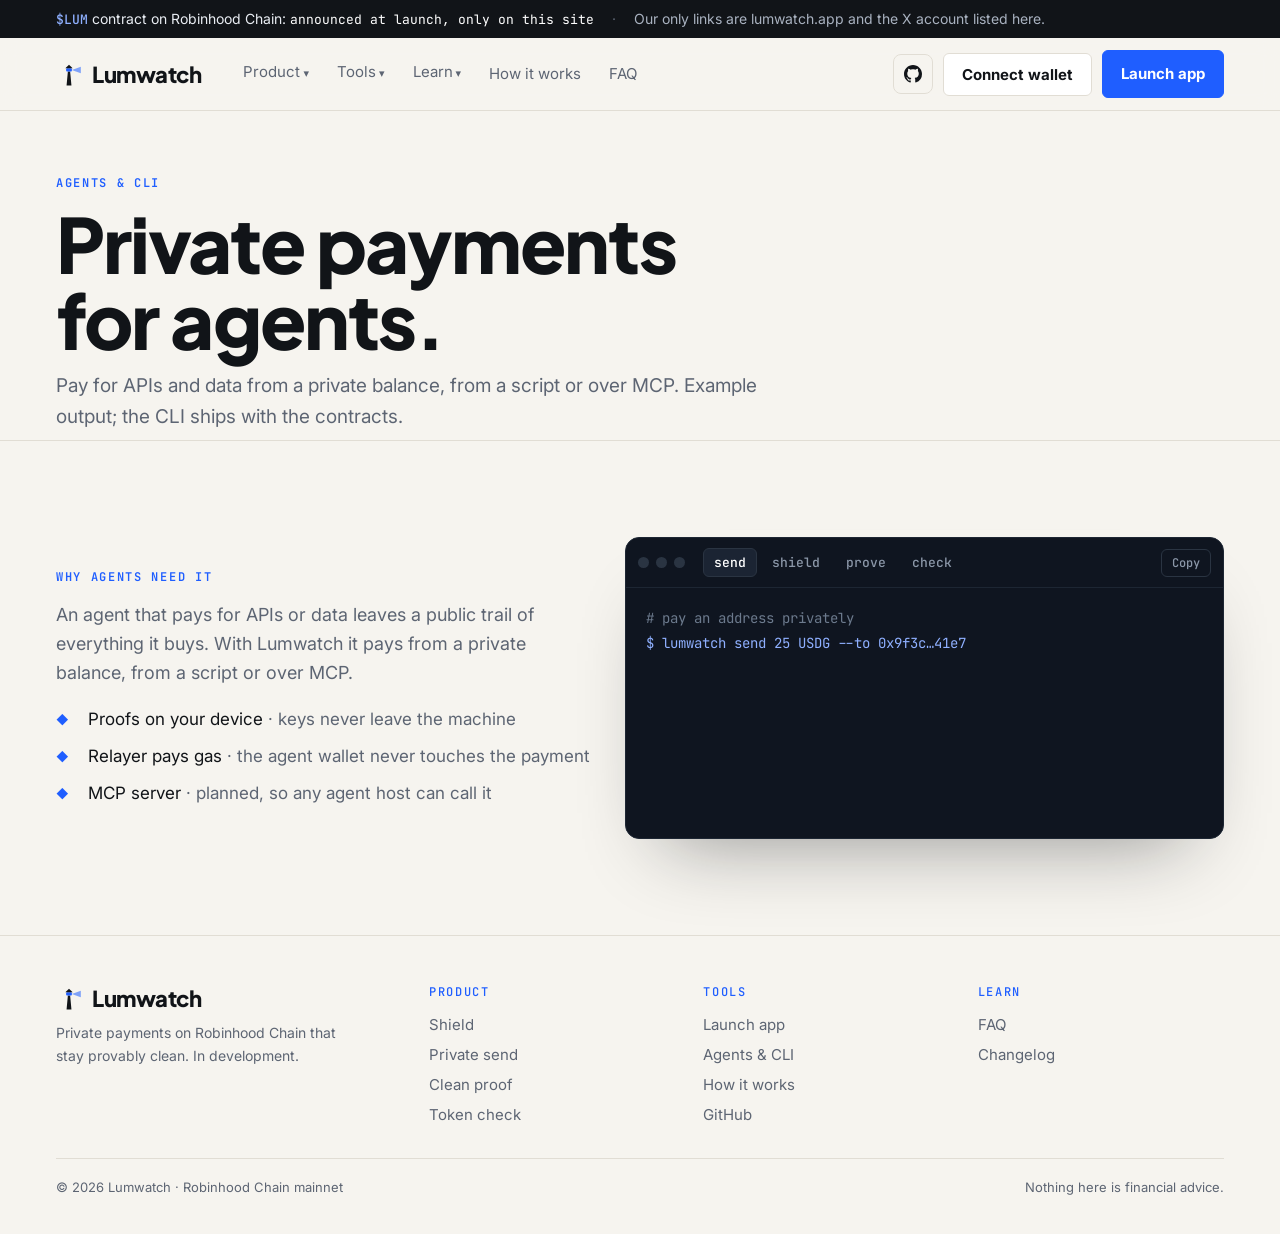
==== agents/index.html @ 87ea3008 "Add files via upload" ====
<!doctype html>
<html lang="en">
<head>
<meta charset="utf-8">
<meta name="viewport" content="width=device-width, initial-scale=1, viewport-fit=cover">
<title>Agents & CLI · Lumwatch</title>
<meta name="description" content="Private payments from scripts and AI agents.">
<link rel="canonical" href="https://lumwatch.app/agents/">
<meta property="og:title" content="Agents & CLI · Lumwatch">
<meta property="og:description" content="Private payments from scripts and AI agents.">
<meta property="og:url" content="https://lumwatch.app/agents/">
<meta property="og:image" content="https://lumwatch.app/og.png">
<meta name="twitter:card" content="summary_large_image">
<meta name="theme-color" content="#f6f4ef">
<link rel="icon" href="data:image/svg+xml,%3Csvg xmlns='http://www.w3.org/2000/svg' viewBox='0 0 32 32'%3E%3Crect width='32' height='32' rx='7' fill='%23f6f4ef'/%3E%3Cpath d='M13 29l1.6-16h2.8L19 29z' fill='%23111418'/%3E%3Crect x='12.5' y='9' width='7' height='4' rx='1' fill='%231f5eff'/%3E%3Cpath d='M11.5 9h9L16 4.5z' fill='%23111418'/%3E%3C/svg%3E">
<link rel="preconnect" href="https://fonts.googleapis.com">
<link rel="preconnect" href="https://fonts.gstatic.com" crossorigin>
<link rel="stylesheet" href="https://fonts.googleapis.com/css2?family=Plus+Jakarta+Sans:wght@500;600;700;800&family=Inter:wght@400;500;600&family=JetBrains+Mono:wght@400;500&display=swap">
<link rel="stylesheet" href="/assets/style.css">
<link rel="stylesheet" href="/assets/extra.css">
</head>
<body data-page="agents">
<div class="tokenbar"><div class="wrap">
  <span><b>$LUM</b> contract on Robinhood Chain: <span class="soon">announced at launch, only on this site</span></span>
  <span class="sep">·</span>
  <span class="muted">Our only links are lumwatch.app and the X account listed here.</span>
</div></div>
<nav class="top" id="nav"><div class="wrap">
  <a class="brand" href="/"><svg width="26" height="26" viewBox="0 0 32 32" aria-hidden="true"><path d="M13 30l1.6-17h2.8L19 30z" fill="#111418"/><rect x="12.5" y="9" width="7" height="4" rx="1" fill="#1f5eff"/><path d="M11.5 9h9L16 4.5z" fill="#111418"/><path d="M19.5 11l11-4v8z" fill="#1f5eff" opacity=".55"/></svg>Lumwatch</a>
  <div class="menu" id="menu">
    <div class="dd"><button type="button" aria-expanded="false">Product</button>
      <div class="panel">
        <a href="/shield/"><b>Shield <i>PREVIEW</i></b><span>Turn USDG or ETH into a private balance only you can see.</span></a>
        <a href="/send/"><b>Private send <i>PREVIEW</i></b><span>Pay any address. Nothing links it back to your wallet.</span></a>
        <a href="/prove/"><b>Clean proof <i>PREVIEW</i></b><span>Prove your funds are not from a blocked list, without showing which ones are yours.</span></a>
        <a href="/check/"><b>Token check <i>LIVE</i></b><span>Free: check any Robinhood Chain token before you buy.</span></a>
      </div></div>
    <div class="dd"><button type="button" aria-expanded="false">Tools</button>
      <div class="panel">
        <a href="/agents/"><b>Agents &amp; CLI</b><span>Private payments from scripts and AI agents. MCP server planned.</span></a>
        <a href="/how/"><b>How it works</b><span>Shield, prove, relay, deliver. And the clean proof.</span></a>
      </div></div>
    <div class="dd"><button type="button" aria-expanded="false">Learn</button>
      <div class="panel">
        <a href="/faq/"><b>FAQ</b><span>Privacy, rules, fees and what is live today.</span></a>
        <a href="/log/"><b>Changelog</b><span>What shipped and what is next.</span></a>
      </div></div>
    <a href="/how/">How it works</a>
    <a href="/faq/">FAQ</a>
  </div>
  <div class="navcta">
    <a class="iconbtn" href="https://github.com/lumwatch" target="_blank" rel="noopener" aria-label="Lumwatch on GitHub"><svg width="18" height="18" viewBox="0 0 16 16" aria-hidden="true" fill="currentColor"><path d="M8 0C3.58 0 0 3.58 0 8c0 3.54 2.29 6.53 5.47 7.59.4.07.55-.17.55-.38 0-.19-.01-.82-.01-1.49-2.01.37-2.53-.49-2.69-.94-.09-.23-.48-.94-.82-1.13-.28-.15-.68-.52-.01-.53.63-.01 1.08.58 1.23.82.72 1.21 1.87.87 2.33.66.07-.52.28-.87.51-1.07-1.78-.2-3.64-.89-3.64-3.95 0-.87.31-1.59.82-2.15-.08-.2-.36-1.02.08-2.12 0 0 .67-.21 2.2.82.64-.18 1.32-.27 2-.27.68 0 1.36.09 2 .27 1.53-1.04 2.2-.82 2.2-.82.44 1.1.16 1.92.08 2.12.51.56.82 1.27.82 2.15 0 3.07-1.87 3.75-3.65 3.95.29.25.54.73.54 1.48 0 1.07-.01 1.93-.01 2.2 0 .21.15.46.55.38A8.013 8.013 0 0016 8c0-4.42-3.58-8-8-8z"/></svg></a>
    <button class="btn wallet" type="button" id="wallet">Connect wallet</button>
    <a class="btn primary" href="/app/">Launch app</a>
    <button class="btn burger" type="button" id="burger" aria-expanded="false">Menu</button>
  </div>
</div></nav>
<main>
<header class="pagehead"><div class="wrap"><div class="label">Agents &amp; CLI</div><h1>Private payments for agents.</h1><p>Pay for APIs and data from a private balance, from a script or over MCP. Example output; the CLI ships with the contracts.</p></div></header>
<section class="band" id="agents"><div class="wrap agents">
  <div class="reveal"><div class="label">Why agents need it</div>
    <p class="muted" style="font-size:18px;margin:16px 0 0">An agent that pays for APIs or data leaves a public trail of everything it buys. With Lumwatch it pays from a private balance, from a script or over MCP.</p>
    <ul class="ticks"><li><div>Proofs on your device <span>· keys never leave the machine</span></div></li><li><div>Relayer pays gas <span>· the agent wallet never touches the payment</span></div></li><li><div>MCP server <span>· planned, so any agent host can call it</span></div></li></ul></div>
  <div class="reveal"><div class="bpterm"><div class="tbar"><span class="dots"><i></i><i></i><i></i></span><div class="ttabs" role="tablist"><button type="button" data-cmd="send" aria-selected="false">send</button><button type="button" data-cmd="shield" aria-selected="false">shield</button><button type="button" data-cmd="prove" aria-selected="false">prove</button><button type="button" data-cmd="check" aria-selected="false">check</button></div><button class="tcopy" type="button" data-copycmd>Copy</button></div><pre aria-live="polite"></pre></div></div>
</div></section>
</main>
<footer><div class="wrap">
  <div><a class="brand" href="/" style="padding:0"><svg width="26" height="26" viewBox="0 0 32 32" aria-hidden="true"><path d="M13 30l1.6-17h2.8L19 30z" fill="#111418"/><rect x="12.5" y="9" width="7" height="4" rx="1" fill="#1f5eff"/><path d="M11.5 9h9L16 4.5z" fill="#111418"/><path d="M19.5 11l11-4v8z" fill="#1f5eff" opacity=".55"/></svg>Lumwatch</a><p class="muted" style="font-size:14px;margin:10px 0 0;max-width:34ch">Private payments on Robinhood Chain that stay provably clean. In development.</p></div>
  <div><h4>Product</h4><a href="/shield/">Shield</a><a href="/send/">Private send</a><a href="/prove/">Clean proof</a><a href="/check/">Token check</a></div>
  <div><h4>Tools</h4><a href="/app/">Launch app</a><a href="/agents/">Agents &amp; CLI</a><a href="/how/">How it works</a><a href="https://github.com/lumwatch" target="_blank" rel="noopener">GitHub</a></div>
  <div><h4>Learn</h4><a href="/faq/">FAQ</a><a href="/log/">Changelog</a></div>
  <div class="fine"><span>© 2026 Lumwatch · Robinhood Chain mainnet</span><span>Nothing here is financial advice.</span></div>
</div></footer>
<script src="/assets/site.js"></script>
</body>
</html>
---- assets/style.css ----
/* Layout: a harbour at first light; the lighthouse decides what is seen. An intro curtain lights the lamp, a pinned full-screen scene pulls the lighthouse closer as you scroll, then the quay opens: a working product window, the three buildings, agents, and the harbour log. One light look by choice: clean cream ground, ink text, sea-blue accent. */
:root {
  --sea: #f6f4ef; --tide: #ffffff; --deck: #eef1f6; --stone: #e1ddd4;
  --fog: #111418; --mist: #5d6573; --lamp: #1f5eff; --lamp-deep: #1546c9; --on-lamp: #ffffff;
  --safe: #12955a; --warn: #b86e00; --danger: #d23b2b;
  --display: "Plus Jakarta Sans", "Segoe UI", system-ui, sans-serif;
  --body: "Inter", "Segoe UI", system-ui, sans-serif;
  --mono: "JetBrains Mono", ui-monospace, Menlo, Consolas, monospace;
  color-scheme: light;
}
* { box-sizing: border-box; }
html { scroll-behavior: smooth; }
body { margin: 0; background: var(--sea); color: var(--fog); font: 17px/1.6 var(--body); overflow-x: hidden; }
a { color: var(--lamp); }
button { font-family: inherit; }
a:focus-visible, button:focus-visible, input:focus-visible, summary:focus-visible { outline: 2px solid var(--lamp); outline-offset: 3px; }
.wrap { max-width: 1200px; margin: 0 auto; padding-left: max(16px, env(safe-area-inset-left, 0px)); padding-right: max(16px, env(safe-area-inset-right, 0px)); }
h1, h2, h3 { font-family: var(--display); text-wrap: balance; margin: 0; letter-spacing: -.025em; }
.label { font: 600 12px var(--mono); letter-spacing: .14em; text-transform: uppercase; color: var(--lamp); }
.mono { font-family: var(--mono); }
.muted { color: var(--mist); }

/* intro curtain (Stoa "entering") */
#curtain { position: fixed; inset: 0; z-index: 50; background: var(--sea); display: grid; place-items: center; transition: opacity .9s ease, visibility .9s; }
#curtain.gone { opacity: 0; visibility: hidden; }
#curtain .c { display: flex; flex-direction: column; align-items: center; gap: 18px; }
#curtain .lampdot { width: 14px; height: 14px; border-radius: 50%; background: var(--lamp); box-shadow: 0 0 0 0 var(--lamp); animation: ignite 1.4s ease forwards; }
@keyframes ignite { 0% { opacity: 0; transform: scale(.2); } 60% { opacity: 1; box-shadow: 0 0 50px 16px color-mix(in srgb, var(--lamp) 40%, transparent); } 100% { opacity: 1; box-shadow: 0 0 90px 30px color-mix(in srgb, var(--lamp) 18%, transparent); } }
#curtain .t { font: 500 13px var(--mono); letter-spacing: .4em; color: var(--mist); }
#curtain .w { font: 800 48px var(--display); letter-spacing: -.02em; color: var(--fog); }

/* token bar (Blackpool) */
.tokenbar { background: var(--fog); color: #e9edf3; font-size: 14px; }
.tokenbar .wrap { display: flex; flex-wrap: wrap; gap: 6px 18px; align-items: center; padding-block: 8px; }
.tokenbar b { font: 500 13px var(--mono); color: #8fb0ff; }
.tokenbar .soon { font: 13px var(--mono); color: #fff; }
.tokenbar .sep { color: #5d6573; } .tokenbar .muted { color: #a9b2c0; }

/* nav with dropdowns */
body::before { content: ""; position: fixed; inset: 0 0 auto; height: env(safe-area-inset-top, 0px); z-index: 30; background: var(--sea); }
nav.top { position: sticky; top: env(safe-area-inset-top, 0px); z-index: 20; background: color-mix(in srgb, var(--sea) 88%, transparent); backdrop-filter: blur(10px); border-bottom: 1px solid var(--stone); }
nav.top .wrap { display: flex; align-items: center; gap: 18px; padding-block: 12px; }
.brand svg { flex: 0 0 auto; }
.brand { display: flex; align-items: center; gap: 10px; font: 800 22px var(--display); letter-spacing: -.02em; color: var(--fog); text-decoration: none; }
.menu { display: flex; gap: 4px; margin-left: 12px; }
.dd { position: relative; }
.dd > button, .menu > a { background: none; border: 0; color: var(--mist); font-size: 15px; padding: 8px 12px; border-radius: 6px; cursor: pointer; text-decoration: none; }
.dd > button:hover, .menu > a:hover, .dd.open > button { color: var(--fog); background: var(--tide); }
.dd > button::after { content: " ▾"; font-size: 11px; }
.panel { position: absolute; top: calc(100% + 8px); left: 0; width: 340px; background: var(--tide); border: 1px solid var(--stone); border-radius: 10px; padding: 8px; display: none; box-shadow: 0 24px 50px -20px rgba(17,20,24,.25); }
.dd.open .panel { display: grid; }
.panel a { display: grid; gap: 2px; padding: 10px 12px; border-radius: 8px; text-decoration: none; color: var(--fog); }
.panel a:hover { background: var(--deck); }
.panel a b { font-size: 15px; } .panel a span { font-size: 13px; color: var(--mist); }
.panel a i { font: normal 500 11px var(--mono); color: var(--lamp); margin-left: 6px; }
.navcta { margin-left: auto; display: flex; gap: 10px; align-items: center; }
.navcta .btn { white-space: nowrap; }
@media (max-width: 520px) { .navcta .btn { padding: 9px 12px; font-size: 14px; } .brand { font-size: 21px; } .tokenbar .muted, .tokenbar .sep { display: none; } .tokenbar .soon { display: block; } }
.btn { display: inline-flex; align-items: center; gap: 8px; padding: 11px 18px; border-radius: 6px; font-weight: 700; font-size: 15px; text-decoration: none; border: 1px solid var(--stone); color: var(--fog); background: transparent; cursor: pointer; }
.btn.primary { background: var(--lamp); border-color: var(--lamp); color: var(--on-lamp); }
.btn.primary:hover { background: var(--lamp-deep); border-color: var(--lamp-deep); }
.btn:hover { border-color: var(--lamp); }
.burger { display: none; }
@media (max-width: 900px) { .menu { display: none; } .burger { display: inline-flex; } nav.top.open .menu { display: flex; flex-direction: column; position: absolute; top: 100%; left: 0; right: 0; background: var(--tide); padding: 10px max(16px, env(safe-area-inset-left, 0px)); border-bottom: 1px solid var(--stone); margin: 0; } nav.top.open .panel { position: static; width: auto; box-shadow: none; } }

/* pinned hero (Stoa) */
.voyage { position: relative; height: 230vh; }
.stage { position: sticky; top: 0; height: 100vh; min-height: 560px; overflow: hidden; }
#sky { position: absolute; inset: 0; width: 100%; height: 100%; display: block; }
.stage .copy { position: absolute; inset: 72px 0 40px 0; display: flex; flex-direction: column; justify-content: center; }
.phase { position: absolute; left: max(16px, env(safe-area-inset-left, 0px)); right: max(16px, env(safe-area-inset-right, 0px)); transition: opacity .6s ease, transform .8s cubic-bezier(.2,.8,.2,1); }
.phase.off { opacity: 0; transform: translateY(24px); pointer-events: none; }
.p1 h1 { font-weight: 800; font-size: clamp(50px, 7.4vw, 100px); line-height: .98; max-width: 11ch; }
.p1 h1 span { display: block; color: var(--lamp); }
.p1 p { max-width: 50ch; font-size: 20px; margin: 22px 0 0; }
@media (max-width: 700px) { .p1 p, .p2 p { font-size: 17px; max-width: 32ch; } .p1 h1 { font-size: clamp(40px, 11.5vw, 60px); max-width: none; letter-spacing: -.03em; } .p2 h2, .p3 h2 { font-size: clamp(40px, 12vw, 64px); } .chains { margin-top: 20px; } }
.cta { display: flex; flex-wrap: wrap; gap: 12px; margin-top: 28px; }
.chains { display: flex; flex-wrap: wrap; gap: 10px; margin-top: 30px; font: 13px var(--mono); color: var(--mist); align-items: center; }
.chip { display: inline-flex; align-items: center; gap: 8px; border: 1px solid var(--stone); border-radius: 999px; padding: 6px 12px; background: color-mix(in srgb, var(--tide) 75%, transparent); }
.chip::before { content: ""; width: 7px; height: 7px; border-radius: 50%; background: var(--safe); }
.chip.next::before { background: var(--mist); }
.p2 h2, .p3 h2 { font-weight: 800; font-size: clamp(40px, 5.6vw, 76px); line-height: 1; max-width: 14ch; }
.p2 h2 em, .p3 h2 em { font-style: normal; color: var(--lamp); }
.p2 p, .p3 p { font-size: 19px; max-width: 46ch; margin: 18px 0 0; }
.quay { display: grid; grid-template-columns: repeat(3, minmax(0, 1fr)); gap: 12px; margin-top: 26px; max-width: 760px; }
.quay a { display: block; border: 1px solid var(--stone); background: color-mix(in srgb, var(--tide) 88%, transparent); border-radius: 10px; padding: 14px; box-shadow: 0 10px 30px -20px rgba(17,20,24,.3); text-decoration: none; color: var(--fog); }
.quay a b { display: block; font: 800 24px var(--display); }
.quay a i { font: normal 500 12px var(--mono); color: var(--lamp); }
.quay a span { display: block; font-size: 14px; color: var(--mist); }
@media (max-width: 640px) { .quay { grid-template-columns: minmax(0, 1fr); } }
.descend { position: absolute; left: 50%; bottom: 22px; transform: translateX(-50%); font: 500 11px var(--mono); letter-spacing: .3em; color: var(--mist); display: flex; flex-direction: column; align-items: center; gap: 8px; }
.descend i { width: 1px; height: 34px; background: linear-gradient(var(--lamp), transparent); animation: drop 2.2s infinite; }
@keyframes drop { 0% { transform: scaleY(0); transform-origin: top; } 50% { transform: scaleY(1); transform-origin: top; } 51% { transform-origin: bottom; } 100% { transform: scaleY(0); transform-origin: bottom; } }
.depth { position: absolute; right: max(16px, env(safe-area-inset-right, 0px)); top: 50%; transform: translateY(-50%); display: flex; flex-direction: column; gap: 10px; }
.depth span { width: 8px; height: 8px; border-radius: 50%; border: 1px solid var(--mist); transition: background .3s, border-color .3s; }
.depth span.on { background: var(--lamp); border-color: var(--lamp); }
@media (max-width: 640px) { .depth { display: none; } }

/* sections */
section.band { border-top: 1px solid var(--stone); }
section.band > .wrap { padding-block: 96px; }
.head { max-width: 760px; display: grid; gap: 14px; margin-bottom: 40px; }
.head h2 { font-weight: 800; font-size: clamp(36px, 4.6vw, 60px); line-height: 1.02; }
.head h2 em { font-style: normal; color: var(--lamp); }
.head p { color: var(--mist); font-size: 19px; margin: 0; }

/* product window (Blackpool demo) */
.app { border: 1px solid var(--stone); border-radius: 16px; overflow: hidden; background: var(--sea); box-shadow: 0 40px 90px -45px rgba(17,20,24,.35); }
.appbar { display: flex; align-items: center; gap: 10px; padding: 12px 16px; border-bottom: 1px solid var(--stone); background: var(--deck); }
.appbar i { width: 11px; height: 11px; border-radius: 50%; background: var(--stone); display: block; }
.appbar .url { margin-left: 12px; font: 13px var(--mono); color: var(--mist); background: var(--tide); border-radius: 6px; padding: 4px 12px; flex: 0 1 320px; min-width: 0; overflow: hidden; white-space: nowrap; text-overflow: ellipsis; }
.appbar .live { margin-left: auto; font: 500 12px var(--mono); color: var(--safe); display: inline-flex; gap: 6px; align-items: center; }
.appbar .live::before { content: ""; width: 7px; height: 7px; border-radius: 50%; background: currentColor; animation: blink 1.8s infinite; }
@keyframes blink { 50% { opacity: .25; } }
.appbody { display: grid; grid-template-columns: 220px minmax(0, 1fr); min-height: 560px; }
@media (max-width: 860px) { .appbody { grid-template-columns: minmax(0, 1fr); } }
.side { border-right: 1px solid var(--stone); padding: 16px 12px; display: flex; flex-direction: column; gap: 4px; }
@media (max-width: 860px) { .side { border-right: 0; border-bottom: 1px solid var(--stone); flex-direction: row; flex-wrap: wrap; } }
.side .grp { font: 500 11px var(--mono); letter-spacing: .14em; color: var(--mist); text-transform: uppercase; padding: 10px 10px 4px; }
@media (max-width: 860px) { .side .grp { display: none; } }
.side button { text-align: left; background: none; border: 0; color: var(--mist); font-size: 15px; padding: 9px 10px; border-radius: 6px; cursor: pointer; display: flex; justify-content: space-between; gap: 8px; }
.side button:hover { color: var(--fog); background: var(--deck); }
.side button[aria-selected="true"] { color: var(--fog); background: var(--deck); box-shadow: inset 2px 0 0 var(--lamp); }
.side button small { font: 11px var(--mono); color: var(--lamp); }
.view { padding: 22px; min-width: 0; }
.view[hidden] { display: none; }
.vh { display: flex; flex-wrap: wrap; justify-content: space-between; gap: 10px; align-items: baseline; margin-bottom: 18px; }
.vh h3 { font: 700 26px var(--display); }
.vh span { font: 13px var(--mono); color: var(--mist); }
.tiles { display: grid; grid-template-columns: repeat(4, minmax(0, 1fr)); gap: 12px; }
@media (max-width: 760px) { .tiles { grid-template-columns: repeat(2, minmax(0, 1fr)); } }
.tile { border: 1px solid var(--stone); border-radius: 10px; padding: 14px; background: var(--tide); }
.tile span { font-size: 13px; color: var(--mist); } .tile b { display: block; font: 800 32px var(--display); margin-top: 4px; font-variant-numeric: tabular-nums; }
.tile small { font: 12px var(--mono); color: var(--mist); }
.split2 { display: grid; grid-template-columns: minmax(0, 1.2fr) minmax(0, 1fr); gap: 16px; margin-top: 16px; }
@media (max-width: 760px) { .split2 { grid-template-columns: minmax(0, 1fr); } }
.box { border: 1px solid var(--stone); border-radius: 10px; padding: 16px; background: var(--tide); min-width: 0; }
.box h4 { margin: 0 0 10px; font-size: 15px; color: var(--fog); }
.feed { display: flex; flex-direction: column; gap: 8px; font: 13px/1.5 var(--mono); }
.feed div { display: grid; grid-template-columns: 70px minmax(0, 1fr) auto; gap: 10px; padding: 8px 0; border-top: 1px solid var(--stone); }
.feed div:first-child { border-top: 0; }
.feed .t { color: var(--mist); } .feed .ok { color: var(--safe); } .feed .wa { color: var(--warn); } .feed .no { color: var(--danger); }
.bars { display: flex; align-items: flex-end; gap: 6px; height: 120px; }
.bars i { flex: 1; background: linear-gradient(var(--lamp), color-mix(in srgb, var(--lamp) 25%, transparent)); border-radius: 3px 3px 0 0; min-height: 4px; transition: height .8s cubic-bezier(.2,.8,.2,1); }
.barlabels { display: flex; justify-content: space-between; font: 11px var(--mono); color: var(--mist); margin-top: 6px; }

/* pipeline (Blackpool steps) */
.flowgrid { display: grid; grid-template-columns: minmax(0, 1fr) minmax(0, 1fr); gap: 18px; align-items: start; }
@media (max-width: 860px) { .flowgrid { grid-template-columns: minmax(0, 1fr); } }
.steps { display: flex; flex-direction: column; gap: 10px; }
.step { display: grid; grid-template-columns: 34px minmax(0, 1fr) auto; gap: 12px; align-items: start; border: 1px solid var(--stone); border-radius: 10px; padding: 12px 14px; background: var(--tide); transition: border-color .4s, background .4s; }
.step .n { width: 30px; height: 30px; border-radius: 50%; border: 1px solid var(--stone); display: grid; place-items: center; font: 500 13px var(--mono); color: var(--mist); }
.step b { display: block; font-size: 15px; } .step p { margin: 3px 0 0; font-size: 14px; color: var(--mist); }
.step .st { font: 500 12px var(--mono); color: var(--mist); white-space: nowrap; }
.step.run { border-color: var(--lamp); background: color-mix(in srgb, var(--lamp) 6%, var(--tide)); }
.step.run .n { border-color: var(--lamp); color: var(--lamp); }
.step.run .st { color: var(--lamp); }
.step.done .n { background: var(--safe); border-color: var(--safe); color: #fff; }
.step.done .st { color: var(--safe); }
.form { border: 1px solid var(--stone); border-radius: 10px; padding: 16px; background: var(--tide); display: grid; gap: 12px; }
.form .row { display: flex; justify-content: space-between; gap: 12px; font-size: 14px; border-bottom: 1px dashed var(--stone); padding-bottom: 10px; }
.form .row span { color: var(--mist); } .form .row b { font: 500 14px var(--mono); text-align: right; overflow-wrap: anywhere; }
.form .go { width: 100%; justify-content: center; }
.form .result { font: 500 14px var(--mono); color: var(--mist); min-height: 22px; }
.form .result.ok { color: var(--safe); }

/* real scanner inside the window */
.scanbar { display: flex; gap: 10px; flex-wrap: wrap; }
.scanbar label { position: absolute; width: 1px; height: 1px; overflow: hidden; clip: rect(0 0 0 0); }
#ca { flex: 1 1 260px; min-width: 0; font: 14px var(--mono); color: var(--fog); background: var(--tide); border: 1px solid var(--stone); border-radius: 6px; padding: 11px 12px; }
.presets { display: flex; gap: 8px; flex-wrap: wrap; margin: 10px 0 14px; align-items: center; font: 13px var(--mono); color: var(--mist); }
.presets button { font: 13px var(--mono); color: var(--mist); background: transparent; border: 1px dashed var(--stone); border-radius: 999px; padding: 4px 11px; cursor: pointer; }
.presets button:hover { color: var(--fog); border-color: var(--mist); }
.scanner { position: relative; border: 1px solid var(--stone); border-radius: 10px; overflow: hidden; background: var(--tide); }
.sweep { position: absolute; inset: 0; pointer-events: none; background: linear-gradient(100deg, transparent 0 40%, color-mix(in srgb, var(--lamp) 20%, transparent) 50%, transparent 60% 100%); background-size: 260% 100%; background-position: 120% 0; opacity: 0; }
.scanner.busy .sweep { opacity: 1; animation: sweep 1.1s linear infinite; }
@keyframes sweep { to { background-position: -120% 0; } }
.verdict { display: grid; grid-template-columns: 56px minmax(0, 1fr); gap: 16px; align-items: center; padding: 16px; border-bottom: 1px solid var(--stone); }
.lamp { width: 56px; height: 56px; border-radius: 50%; background: radial-gradient(circle, var(--v, var(--mist)) 0 30%, transparent 70%); box-shadow: 0 0 40px -6px var(--v, var(--mist)); transition: background .4s, box-shadow .4s; }
.verdict h3 { font: 700 26px/1.1 var(--display); color: var(--v, var(--fog)); }
.verdict p { margin: 6px 0 0; color: var(--mist); font-size: 14px; overflow-wrap: anywhere; }
.checks { list-style: none; margin: 0; padding: 0; }
.checks li { display: grid; grid-template-columns: 24px minmax(0, 170px) minmax(0, 1fr); gap: 12px; padding: 10px 16px; border-bottom: 1px solid color-mix(in srgb, var(--stone) 70%, transparent); align-items: baseline; }
@media (max-width: 560px) { .checks li { grid-template-columns: 24px minmax(0, 1fr); } .checks li .v { grid-column: 2; } }
.checks li .i { font: 700 14px var(--mono); } .checks li .k { font-weight: 700; font-size: 14px; } .checks li .v { color: var(--mist); font: 13px/1.5 var(--mono); overflow-wrap: anywhere; }
.checks li.ok .i { color: var(--safe); } .checks li.warn .i { color: var(--warn); } .checks li.bad .i { color: var(--danger); } .checks li.na .i { color: var(--mist); }
.checks li.in { animation: rowin .45s cubic-bezier(.2,.8,.2,1) both; }
@keyframes rowin { from { opacity: 0; transform: translateX(-10px); } }
.scanfoot { padding: 12px 16px; font: 12px var(--mono); color: var(--mist); }

/* three buildings */
.buildings { display: grid; grid-template-columns: repeat(3, minmax(0, 1fr)); gap: 16px; }
@media (max-width: 860px) { .buildings { grid-template-columns: minmax(0, 1fr); } }
.bld { border: 1px solid var(--stone); border-radius: 12px; overflow: hidden; background: var(--tide); display: flex; flex-direction: column; }
.bld canvas { display: block; width: 100%; height: 190px; background: var(--deck); }
.bld .in { padding: 20px; display: flex; flex-direction: column; gap: 10px; flex: 1; }
.bld .num { font: 500 12px var(--mono); color: var(--lamp); letter-spacing: .14em; }
.bld h3 { font-weight: 700; font-size: 28px; }
.bld p { margin: 0; color: var(--mist); font-size: 15.5px; }
.bld .st { margin-top: auto; font: 500 12px var(--mono); letter-spacing: .08em; text-transform: uppercase; display: inline-flex; gap: 8px; align-items: center; }
.bld .st::before { content: ""; width: 7px; height: 7px; border-radius: 50%; background: currentColor; }
.st.live { color: var(--safe); } .st.build { color: var(--warn); }

/* agents + cli */
.agents { display: grid; grid-template-columns: minmax(0, 1fr) minmax(0, 1.1fr); gap: 24px; align-items: center; }
@media (max-width: 860px) { .agents { grid-template-columns: minmax(0, 1fr); } }
.term { background: #0f1520; border: 1px solid #1d2633; border-radius: 12px; overflow: hidden; }
.term .bar { display: flex; gap: 8px; padding: 12px 14px; border-bottom: 1px solid #1d2633; }
.term .bar i { width: 11px; height: 11px; border-radius: 50%; background: #2a3442; display: block; }
.term pre { margin: 0; padding: 18px 20px; font: 14px/1.7 var(--mono); color: #e6ebf2; white-space: pre-wrap; overflow-wrap: anywhere; min-height: 260px; }
.term .c { color: #6c7a8d; } .term .p { color: #8fb0ff; } .term .g { color: #5fd49b; } .term .y { color: #f2b24d; }
.ticks { list-style: none; padding: 0; margin: 18px 0 0; display: grid; gap: 10px; }
.ticks li { display: grid; grid-template-columns: 22px minmax(0, 1fr); gap: 10px; color: var(--fog); }
.ticks li::before { content: "◆"; color: var(--lamp); font-size: 12px; margin-top: 4px; }
.ticks li span { color: var(--mist); }

/* how it works */
.how { display: grid; grid-template-columns: repeat(4, minmax(0, 1fr)); gap: 0; border: 1px solid var(--stone); border-radius: 12px; overflow: hidden; }
@media (max-width: 860px) { .how { grid-template-columns: repeat(2, minmax(0, 1fr)); } }
@media (max-width: 520px) { .how { grid-template-columns: minmax(0, 1fr); } }
.how div { padding: 22px; border-right: 1px solid var(--stone); background: var(--tide); }
.how div:last-child { border-right: 0; }
.how i { font: normal 800 40px var(--display); color: var(--lamp); }
.how b { display: block; font: 800 24px var(--display); margin-top: 6px; }
.how span { color: var(--mist); font-size: 15px; }

.how.three { grid-template-columns: repeat(3, minmax(0, 1fr)); }
@media (max-width: 760px) { .how.three { grid-template-columns: minmax(0, 1fr); } .how.three div { border-right: 0; border-bottom: 1px solid var(--stone); } }
/* faq */
details.q { border-bottom: 1px solid var(--stone); padding: 18px 0; }
details.q summary { cursor: pointer; list-style: none; display: flex; justify-content: space-between; gap: 14px; font: 700 18px var(--body); }
details.q summary::after { content: "+"; color: var(--lamp); font-size: 24px; line-height: 1; transition: transform .2s; }
details.q[open] summary::after { transform: rotate(45deg); }
details.q p { color: var(--mist); margin: 10px 0 0; max-width: 72ch; }

/* final cta + footer */
.final { position: relative; overflow: hidden; border-radius: 16px; border: 1px solid var(--stone); padding: 60px 32px; background: radial-gradient(600px 300px at 85% 0%, color-mix(in srgb, var(--lamp) 16%, transparent), transparent 70%), var(--tide); display: flex; flex-wrap: wrap; gap: 24px; justify-content: space-between; align-items: center; }
.final h2 { font-weight: 800; font-size: clamp(36px, 5vw, 64px); line-height: 1; max-width: 12ch; }
footer { border-top: 1px solid var(--stone); }
footer .wrap { padding-block: 48px 36px; display: grid; grid-template-columns: minmax(0, 1.4fr) repeat(3, minmax(0, 1fr)); gap: 28px; }
@media (max-width: 760px) { footer .wrap { grid-template-columns: repeat(2, minmax(0, 1fr)); } }
footer h4 { margin: 0 0 10px; font: 500 12px var(--mono); letter-spacing: .14em; text-transform: uppercase; color: var(--lamp); }
footer a { display: block; color: var(--mist); text-decoration: none; font-size: 15px; padding: 3px 0; } footer a:hover { color: var(--fog); }
footer .fine { grid-column: 1 / -1; border-top: 1px solid var(--stone); padding-top: 18px; font-size: 13px; color: var(--mist); display: flex; flex-wrap: wrap; gap: 10px; justify-content: space-between; }

.reveal { transition: transform .8s cubic-bezier(.2,.8,.2,1), opacity .8s; }
.reveal.pre { transform: translateY(28px); opacity: .25; }
@media (prefers-reduced-motion: reduce) { #curtain { display: none; } .reveal.pre { transform: none; opacity: 1; } .descend i, .appbar .live::before, .scanner.busy .sweep { animation: none; } html { scroll-behavior: auto; } .voyage { height: auto; } .stage { position: relative; height: auto; min-height: 640px; } }
---- assets/extra.css ----
/* multi-page additions: wallet, GitHub, page heads, solo views, tabbed terminal */
.menu > a.on { color: var(--fog); background: var(--deck); }
.iconbtn { display: inline-grid; place-items: center; width: 40px; height: 40px; border: 1px solid var(--stone); border-radius: 8px; color: var(--fog); }
.iconbtn:hover { border-color: var(--lamp); color: var(--lamp); }
.btn.wallet { background: var(--tide); }
.btn.wallet.on { font-family: var(--mono); font-size: 13px; color: var(--safe); border-color: color-mix(in srgb, var(--safe) 50%, var(--stone)); }
.btn.wallet.on::before { content: ""; width: 7px; height: 7px; border-radius: 50%; background: var(--safe); }
@media (max-width: 1080px) { .navcta .iconbtn { display: none; } }
@media (max-width: 760px) { .btn.wallet { display: none; } }
.pagehead .wrap { padding-block: 64px 8px; display: grid; gap: 14px; max-width: 900px; margin-left: 0; }
@media (min-width: 1232px) { .pagehead .wrap { margin-left: calc((100vw - 1200px) / 2); } }
.pagehead h1 { font-weight: 800; font-size: clamp(40px, 6vw, 76px); line-height: 1; }
.pagehead p { color: var(--mist); font-size: 19px; margin: 0; max-width: 60ch; }
.h2s { font-weight: 800; font-size: clamp(32px, 4vw, 52px); line-height: 1.05; margin-top: 12px; }
.solo-wrap { padding: 4px; }
.view.solo { padding: 22px; }
a.bld.link { text-decoration: none; color: inherit; transition: transform .25s, border-color .25s, box-shadow .25s; }
a.bld.link:hover { transform: translateY(-4px); border-color: var(--lamp); box-shadow: 0 20px 40px -26px rgba(31,94,255,.5); }
.mywallet { display: flex; flex-wrap: wrap; gap: 8px 18px; justify-content: space-between; padding: 12px 14px; border: 1px solid color-mix(in srgb, var(--safe) 40%, var(--stone)); background: color-mix(in srgb, var(--safe) 6%, var(--tide)); border-radius: 10px; margin-bottom: 14px; font-size: 14px; }
.mywallet b { font-family: var(--mono); font-weight: 500; }
.connectnote { display: flex; flex-wrap: wrap; gap: 12px; align-items: center; justify-content: space-between; padding: 12px 14px; border: 1px dashed var(--stone); border-radius: 10px; margin-bottom: 14px; font-size: 14px; color: var(--mist); }
.mywallet:not([hidden]) + .connectnote { display: none; }
.bpterm { background: #0f1520; border: 1px solid #1d2633; border-radius: 14px; overflow: hidden; box-shadow: 0 40px 80px -40px rgba(17,20,24,.45); }
.tbar { display: flex; align-items: center; gap: 12px; padding: 10px 12px; border-bottom: 1px solid #1d2633; }
.tbar .dots { display: flex; gap: 7px; } .tbar .dots i { width: 11px; height: 11px; border-radius: 50%; background: #2a3442; display: block; }
.ttabs { display: flex; gap: 4px; flex-wrap: wrap; margin-left: 6px; }
.ttabs button { font: 500 13px var(--mono); color: #8b97a8; background: transparent; border: 1px solid transparent; border-radius: 6px; padding: 5px 10px; cursor: pointer; }
.ttabs button:hover { color: #e6ebf2; }
.ttabs button[aria-selected="true"] { color: #fff; background: #1b2433; border-color: #2a3442; }
.tcopy { margin-left: auto; font: 500 12px var(--mono); color: #8b97a8; background: transparent; border: 1px solid #2a3442; border-radius: 6px; padding: 5px 10px; cursor: pointer; }
.tcopy:hover { color: #fff; }
.bpterm pre { margin: 0; padding: 18px 20px; font: 14px/1.75 var(--mono); color: #e6ebf2; white-space: pre-wrap; overflow-wrap: anywhere; min-height: 250px; }
.bpterm .c { color: #6c7a8d; } .bpterm .p { color: #8fb0ff; } .bpterm .g { color: #5fd49b; } .bpterm .y { color: #f2b24d; }
[hidden] { display: none !important; }
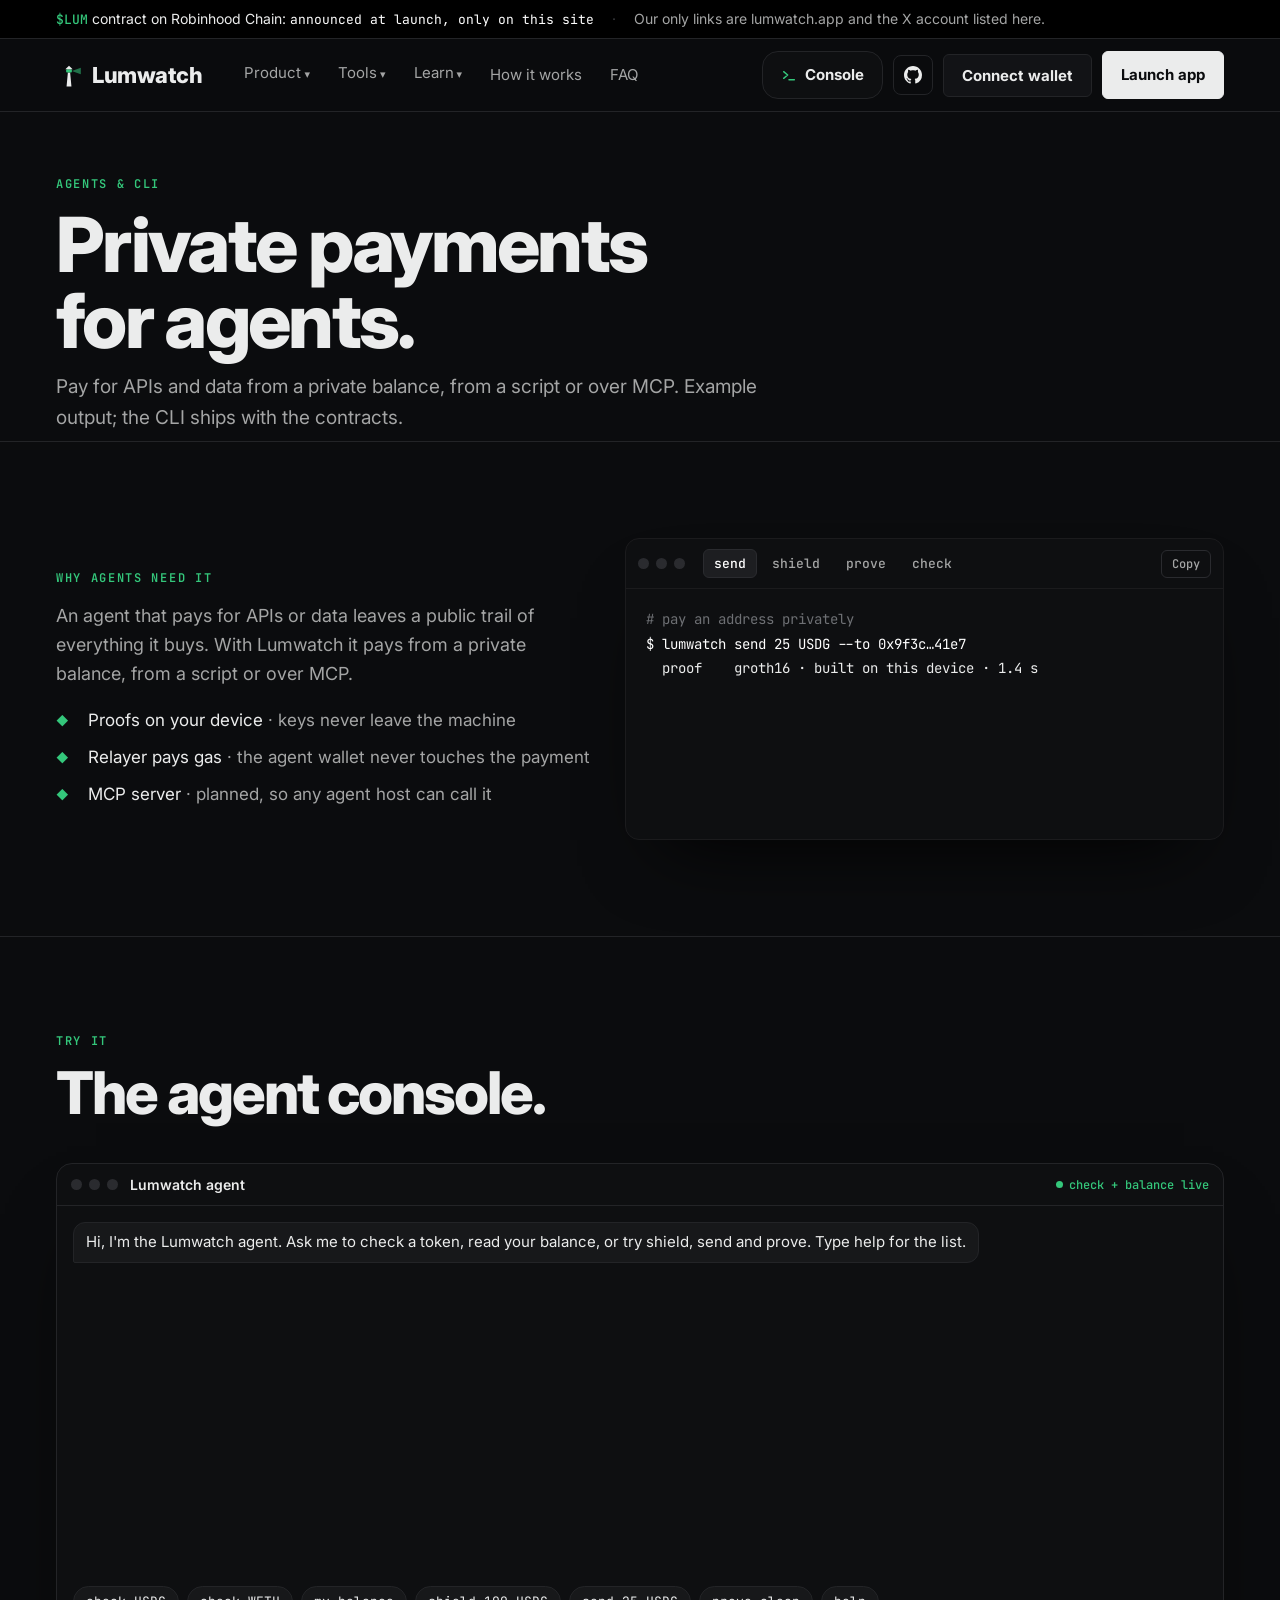
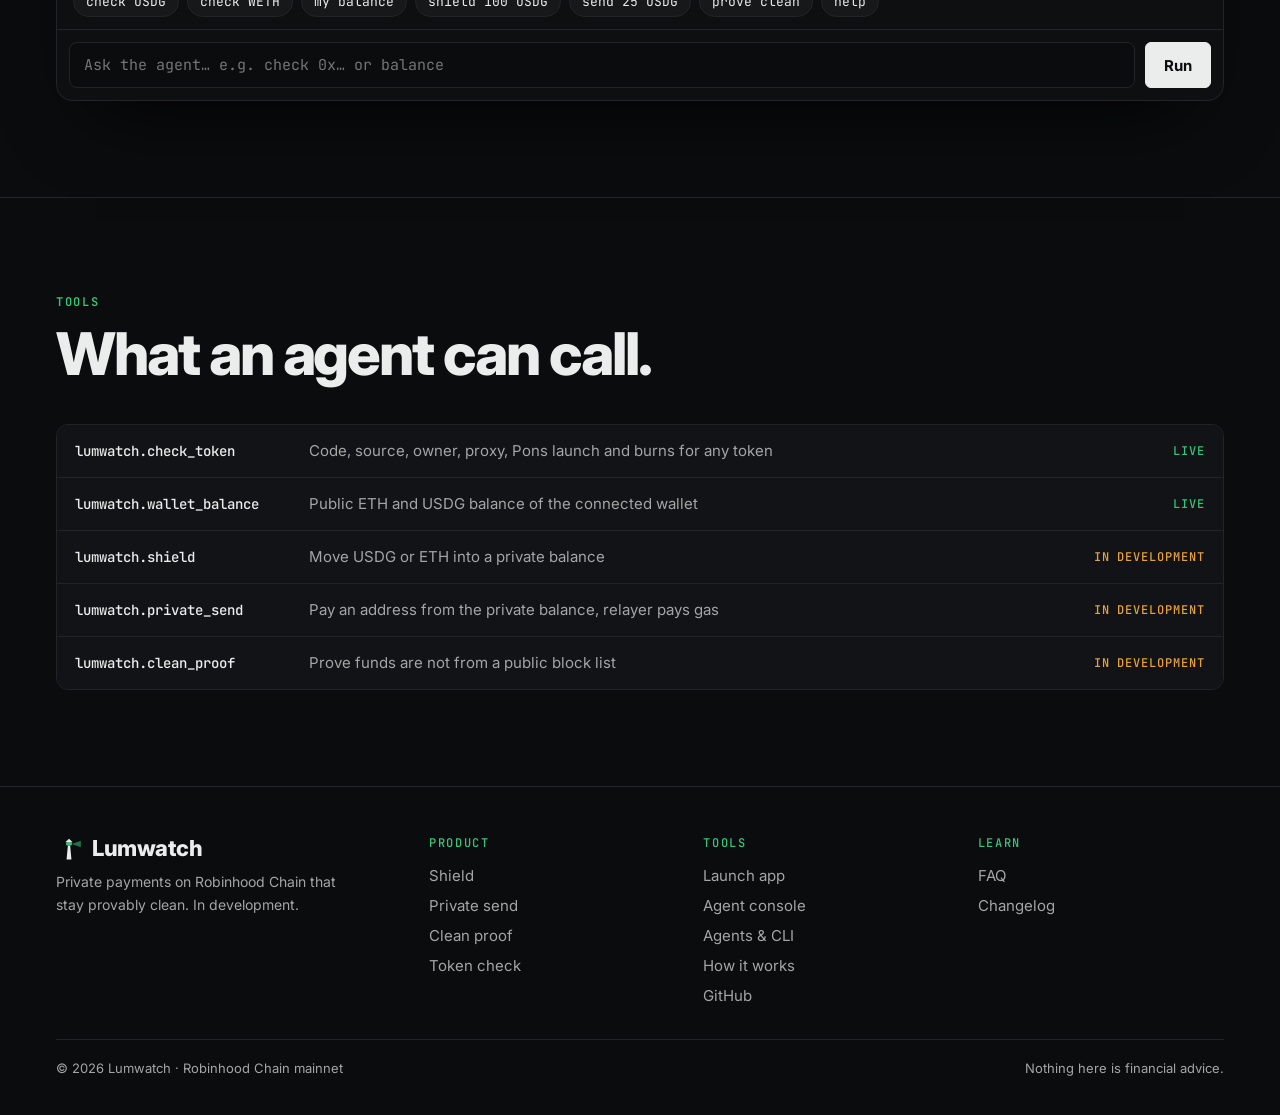
==== commit c139a3c3: "Add files via upload" ====
--- a/agents/index.html
+++ b/agents/index.html
@@ -11,11 +11,11 @@
 <meta property="og:url" content="https://lumwatch.app/agents/">
 <meta property="og:image" content="https://lumwatch.app/og.png">
 <meta name="twitter:card" content="summary_large_image">
-<meta name="theme-color" content="#f6f4ef">
-<link rel="icon" href="data:image/svg+xml,%3Csvg xmlns='http://www.w3.org/2000/svg' viewBox='0 0 32 32'%3E%3Crect width='32' height='32' rx='7' fill='%23f6f4ef'/%3E%3Cpath d='M13 29l1.6-16h2.8L19 29z' fill='%23111418'/%3E%3Crect x='12.5' y='9' width='7' height='4' rx='1' fill='%231f5eff'/%3E%3Cpath d='M11.5 9h9L16 4.5z' fill='%23111418'/%3E%3C/svg%3E">
+<meta name="theme-color" content="#0b0c0e">
+<link rel="icon" href="data:image/svg+xml,%3Csvg xmlns='http://www.w3.org/2000/svg' viewBox='0 0 32 32'%3E%3Crect width='32' height='32' rx='7' fill='%230b0c0e'/%3E%3Cpath d='M13 29l1.6-16h2.8L19 29z' fill='%23ebecec'/%3E%3Crect x='12.5' y='9' width='7' height='4' rx='1' fill='%2334c77b'/%3E%3Cpath d='M11.5 9h9L16 4.5z' fill='%23ebecec'/%3E%3C/svg%3E">
 <link rel="preconnect" href="https://fonts.googleapis.com">
 <link rel="preconnect" href="https://fonts.gstatic.com" crossorigin>
-<link rel="stylesheet" href="https://fonts.googleapis.com/css2?family=Plus+Jakarta+Sans:wght@500;600;700;800&family=Inter:wght@400;500;600&family=JetBrains+Mono:wght@400;500&display=swap">
+<link rel="stylesheet" href="https://fonts.googleapis.com/css2?family=Inter:wght@400;500;600;700;800&family=JetBrains+Mono:wght@400;500&display=swap">
 <link rel="stylesheet" href="/assets/style.css">
 <link rel="stylesheet" href="/assets/extra.css">
 </head>
@@ -26,7 +26,7 @@
   <span class="muted">Our only links are lumwatch.app and the X account listed here.</span>
 </div></div>
 <nav class="top" id="nav"><div class="wrap">
-  <a class="brand" href="/"><svg width="26" height="26" viewBox="0 0 32 32" aria-hidden="true"><path d="M13 30l1.6-17h2.8L19 30z" fill="#111418"/><rect x="12.5" y="9" width="7" height="4" rx="1" fill="#1f5eff"/><path d="M11.5 9h9L16 4.5z" fill="#111418"/><path d="M19.5 11l11-4v8z" fill="#1f5eff" opacity=".55"/></svg>Lumwatch</a>
+  <a class="brand" href="/"><svg width="26" height="26" viewBox="0 0 32 32" aria-hidden="true"><path d="M13 30l1.6-17h2.8L19 30z" fill="#ebecec"/><rect x="12.5" y="9" width="7" height="4" rx="1" fill="#34c77b"/><path d="M11.5 9h9L16 4.5z" fill="#ebecec"/><path d="M19.5 11l11-4v8z" fill="#34c77b" opacity=".55"/></svg>Lumwatch</a>
   <div class="menu" id="menu">
     <div class="dd"><button type="button" aria-expanded="false">Product</button>
       <div class="panel">
@@ -37,6 +37,7 @@
       </div></div>
     <div class="dd"><button type="button" aria-expanded="false">Tools</button>
       <div class="panel">
+        <a href="/console/"><b>Agent console <i>LIVE</i></b><span>Ask the agent to check a token or read your balance. Shield, send and prove as previews.</span></a>
         <a href="/agents/"><b>Agents &amp; CLI</b><span>Private payments from scripts and AI agents. MCP server planned.</span></a>
         <a href="/how/"><b>How it works</b><span>Shield, prove, relay, deliver. And the clean proof.</span></a>
       </div></div>
@@ -49,6 +50,7 @@
     <a href="/faq/">FAQ</a>
   </div>
   <div class="navcta">
+    <a class="btn console" href="/console/"><svg width="16" height="16" viewBox="0 0 24 24" fill="none" stroke="currentColor" stroke-width="2.2" stroke-linecap="round" stroke-linejoin="round" aria-hidden="true"><path d="M4 17l6-5-6-5M12 19h8"/></svg><span>Console</span></a>
     <a class="iconbtn" href="https://github.com/lumwatch" target="_blank" rel="noopener" aria-label="Lumwatch on GitHub"><svg width="18" height="18" viewBox="0 0 16 16" aria-hidden="true" fill="currentColor"><path d="M8 0C3.58 0 0 3.58 0 8c0 3.54 2.29 6.53 5.47 7.59.4.07.55-.17.55-.38 0-.19-.01-.82-.01-1.49-2.01.37-2.53-.49-2.69-.94-.09-.23-.48-.94-.82-1.13-.28-.15-.68-.52-.01-.53.63-.01 1.08.58 1.23.82.72 1.21 1.87.87 2.33.66.07-.52.28-.87.51-1.07-1.78-.2-3.64-.89-3.64-3.95 0-.87.31-1.59.82-2.15-.08-.2-.36-1.02.08-2.12 0 0 .67-.21 2.2.82.64-.18 1.32-.27 2-.27.68 0 1.36.09 2 .27 1.53-1.04 2.2-.82 2.2-.82.44 1.1.16 1.92.08 2.12.51.56.82 1.27.82 2.15 0 3.07-1.87 3.75-3.65 3.95.29.25.54.73.54 1.48 0 1.07-.01 1.93-.01 2.2 0 .21.15.46.55.38A8.013 8.013 0 0016 8c0-4.42-3.58-8-8-8z"/></svg></a>
     <button class="btn wallet" type="button" id="wallet">Connect wallet</button>
     <a class="btn primary" href="/app/">Launch app</a>
@@ -63,11 +65,16 @@
     <ul class="ticks"><li><div>Proofs on your device <span>· keys never leave the machine</span></div></li><li><div>Relayer pays gas <span>· the agent wallet never touches the payment</span></div></li><li><div>MCP server <span>· planned, so any agent host can call it</span></div></li></ul></div>
   <div class="reveal"><div class="bpterm"><div class="tbar"><span class="dots"><i></i><i></i><i></i></span><div class="ttabs" role="tablist"><button type="button" data-cmd="send" aria-selected="false">send</button><button type="button" data-cmd="shield" aria-selected="false">shield</button><button type="button" data-cmd="prove" aria-selected="false">prove</button><button type="button" data-cmd="check" aria-selected="false">check</button></div><button class="tcopy" type="button" data-copycmd>Copy</button></div><pre aria-live="polite"></pre></div></div>
 </div></section>
+<section class="band"><div class="wrap"><div class="head reveal"><div class="label">Try it</div><h2>The agent console.</h2></div><div class="console"><div class="cbar"><span class="dots"><i></i><i></i><i></i></span><b>Lumwatch agent</b><span class="stat">check + balance live</span></div>
+  <div class="clog" id="clog" aria-live="polite"></div>
+  <div class="cchips"><button type="button" data-ask="check USDG">check USDG</button><button type="button" data-ask="check WETH">check WETH</button><button type="button" data-ask="balance">my balance</button><button type="button" data-ask="shield 100 USDG">shield 100 USDG</button><button type="button" data-ask="send 25 USDG">send 25 USDG</button><button type="button" data-ask="prove my funds are clean">prove clean</button><button type="button" data-ask="help">help</button></div>
+  <form class="cform" id="cform"><label for="cin">Ask the agent</label><input id="cin" type="text" autocomplete="off" spellcheck="false" placeholder="Ask the agent… e.g. check 0x… or balance"><button class="btn primary" type="submit">Run</button></form></div></div></section>
+<section class="band"><div class="wrap"><div class="head reveal"><div class="label">Tools</div><h2>What an agent can call.</h2></div><div class="toolsgrid"><div class="trow"><code>lumwatch.check_token</code><span>Code, source, owner, proxy, Pons launch and burns for any token</span><i class="live">live</i></div><div class="trow"><code>lumwatch.wallet_balance</code><span>Public ETH and USDG balance of the connected wallet</span><i class="live">live</i></div><div class="trow"><code>lumwatch.shield</code><span>Move USDG or ETH into a private balance</span><i class="soon">in development</i></div><div class="trow"><code>lumwatch.private_send</code><span>Pay an address from the private balance, relayer pays gas</span><i class="soon">in development</i></div><div class="trow"><code>lumwatch.clean_proof</code><span>Prove funds are not from a public block list</span><i class="soon">in development</i></div></div></div></section>
 </main>
 <footer><div class="wrap">
-  <div><a class="brand" href="/" style="padding:0"><svg width="26" height="26" viewBox="0 0 32 32" aria-hidden="true"><path d="M13 30l1.6-17h2.8L19 30z" fill="#111418"/><rect x="12.5" y="9" width="7" height="4" rx="1" fill="#1f5eff"/><path d="M11.5 9h9L16 4.5z" fill="#111418"/><path d="M19.5 11l11-4v8z" fill="#1f5eff" opacity=".55"/></svg>Lumwatch</a><p class="muted" style="font-size:14px;margin:10px 0 0;max-width:34ch">Private payments on Robinhood Chain that stay provably clean. In development.</p></div>
+  <div><a class="brand" href="/" style="padding:0"><svg width="26" height="26" viewBox="0 0 32 32" aria-hidden="true"><path d="M13 30l1.6-17h2.8L19 30z" fill="#ebecec"/><rect x="12.5" y="9" width="7" height="4" rx="1" fill="#34c77b"/><path d="M11.5 9h9L16 4.5z" fill="#ebecec"/><path d="M19.5 11l11-4v8z" fill="#34c77b" opacity=".55"/></svg>Lumwatch</a><p class="muted" style="font-size:14px;margin:10px 0 0;max-width:34ch">Private payments on Robinhood Chain that stay provably clean. In development.</p></div>
   <div><h4>Product</h4><a href="/shield/">Shield</a><a href="/send/">Private send</a><a href="/prove/">Clean proof</a><a href="/check/">Token check</a></div>
-  <div><h4>Tools</h4><a href="/app/">Launch app</a><a href="/agents/">Agents &amp; CLI</a><a href="/how/">How it works</a><a href="https://github.com/lumwatch" target="_blank" rel="noopener">GitHub</a></div>
+  <div><h4>Tools</h4><a href="/app/">Launch app</a><a href="/console/">Agent console</a><a href="/agents/">Agents &amp; CLI</a><a href="/how/">How it works</a><a href="https://github.com/lumwatch" target="_blank" rel="noopener">GitHub</a></div>
   <div><h4>Learn</h4><a href="/faq/">FAQ</a><a href="/log/">Changelog</a></div>
   <div class="fine"><span>© 2026 Lumwatch · Robinhood Chain mainnet</span><span>Nothing here is financial advice.</span></div>
 </div></footer>
--- a/assets/style.css
+++ b/assets/style.css
@@ -1,12 +1,13 @@
-/* Layout: a harbour at first light; the lighthouse decides what is seen. An intro curtain lights the lamp, a pinned full-screen scene pulls the lighthouse closer as you scroll, then the quay opens: a working product window, the three buildings, agents, and the harbour log. One light look by choice: clean cream ground, ink text, sea-blue accent. */
+/* Layout: a harbour at night; the lighthouse decides what is seen. An intro curtain lights the lamp, a pinned full-screen scene pulls the lighthouse closer as you scroll, then the quay opens: a working product window, the three buildings, agents, and the harbour log. One dark look by choice: near-black ground, soft white text, a single green accent. */
 :root {
-  --sea: #f6f4ef; --tide: #ffffff; --deck: #eef1f6; --stone: #e1ddd4;
-  --fog: #111418; --mist: #5d6573; --lamp: #1f5eff; --lamp-deep: #1546c9; --on-lamp: #ffffff;
-  --safe: #12955a; --warn: #b86e00; --danger: #d23b2b;
-  --display: "Plus Jakarta Sans", "Segoe UI", system-ui, sans-serif;
-  --body: "Inter", "Segoe UI", system-ui, sans-serif;
-  --mono: "JetBrains Mono", ui-monospace, Menlo, Consolas, monospace;
-  color-scheme: light;
+  --sea: #0b0c0e; --tide: #121316; --deck: #17181a; --stone: #232427;
+  --fog: #ebecec; --mist: #a4a5a5; --lamp: #34c77b; --lamp-deep: #2aa968; --on-lamp: #0b0c0e;
+  --cta: #ebecec; --cta-hover: #ffffff; --on-cta: #0b0c0e;
+  --safe: #34c77b; --warn: #e9a23b; --danger: #ef5a4c;
+  --display: "Inter", -apple-system, system-ui, sans-serif;
+  --body: "Inter", -apple-system, system-ui, sans-serif;
+  --mono: "JetBrains Mono", ui-monospace, "SF Mono", Menlo, monospace;
+  color-scheme: dark;
 }
 * { box-sizing: border-box; }
 html { scroll-behavior: smooth; }
@@ -15,7 +16,7 @@
 button { font-family: inherit; }
 a:focus-visible, button:focus-visible, input:focus-visible, summary:focus-visible { outline: 2px solid var(--lamp); outline-offset: 3px; }
 .wrap { max-width: 1200px; margin: 0 auto; padding-left: max(16px, env(safe-area-inset-left, 0px)); padding-right: max(16px, env(safe-area-inset-right, 0px)); }
-h1, h2, h3 { font-family: var(--display); text-wrap: balance; margin: 0; letter-spacing: -.025em; }
+h1, h2, h3 { font-family: var(--display); text-wrap: balance; margin: 0; letter-spacing: -.035em; }
 .label { font: 600 12px var(--mono); letter-spacing: .14em; text-transform: uppercase; color: var(--lamp); }
 .mono { font-family: var(--mono); }
 .muted { color: var(--mist); }
@@ -30,11 +31,11 @@
 #curtain .w { font: 800 48px var(--display); letter-spacing: -.02em; color: var(--fog); }
 
 /* token bar (Blackpool) */
-.tokenbar { background: var(--fog); color: #e9edf3; font-size: 14px; }
+.tokenbar { background: #000; color: var(--fog); border-bottom: 1px solid var(--stone); font-size: 14px; }
 .tokenbar .wrap { display: flex; flex-wrap: wrap; gap: 6px 18px; align-items: center; padding-block: 8px; }
-.tokenbar b { font: 500 13px var(--mono); color: #8fb0ff; }
+.tokenbar b { font: 500 13px var(--mono); color: var(--lamp); }
 .tokenbar .soon { font: 13px var(--mono); color: #fff; }
-.tokenbar .sep { color: #5d6573; } .tokenbar .muted { color: #a9b2c0; }
+.tokenbar .sep { color: #3a3b3f; } .tokenbar .muted { color: var(--mist); }
 
 /* nav with dropdowns */
 body::before { content: ""; position: fixed; inset: 0 0 auto; height: env(safe-area-inset-top, 0px); z-index: 30; background: var(--sea); }
@@ -47,7 +48,7 @@
 .dd > button, .menu > a { background: none; border: 0; color: var(--mist); font-size: 15px; padding: 8px 12px; border-radius: 6px; cursor: pointer; text-decoration: none; }
 .dd > button:hover, .menu > a:hover, .dd.open > button { color: var(--fog); background: var(--tide); }
 .dd > button::after { content: " ▾"; font-size: 11px; }
-.panel { position: absolute; top: calc(100% + 8px); left: 0; width: 340px; background: var(--tide); border: 1px solid var(--stone); border-radius: 10px; padding: 8px; display: none; box-shadow: 0 24px 50px -20px rgba(17,20,24,.25); }
+.panel { position: absolute; top: calc(100% + 8px); left: 0; width: 340px; background: var(--tide); border: 1px solid var(--stone); border-radius: 10px; padding: 8px; display: none; box-shadow: 0 24px 50px -20px #000; }
 .dd.open .panel { display: grid; }
 .panel a { display: grid; gap: 2px; padding: 10px 12px; border-radius: 8px; text-decoration: none; color: var(--fog); }
 .panel a:hover { background: var(--deck); }
@@ -57,8 +58,8 @@
 .navcta .btn { white-space: nowrap; }
 @media (max-width: 520px) { .navcta .btn { padding: 9px 12px; font-size: 14px; } .brand { font-size: 21px; } .tokenbar .muted, .tokenbar .sep { display: none; } .tokenbar .soon { display: block; } }
 .btn { display: inline-flex; align-items: center; gap: 8px; padding: 11px 18px; border-radius: 6px; font-weight: 700; font-size: 15px; text-decoration: none; border: 1px solid var(--stone); color: var(--fog); background: transparent; cursor: pointer; }
-.btn.primary { background: var(--lamp); border-color: var(--lamp); color: var(--on-lamp); }
-.btn.primary:hover { background: var(--lamp-deep); border-color: var(--lamp-deep); }
+.btn.primary { background: var(--cta); border-color: var(--cta); color: var(--on-cta); }
+.btn.primary:hover { background: var(--cta-hover); border-color: var(--cta-hover); }
 .btn:hover { border-color: var(--lamp); }
 .burger { display: none; }
 @media (max-width: 900px) { .menu { display: none; } .burger { display: inline-flex; } nav.top.open .menu { display: flex; flex-direction: column; position: absolute; top: 100%; left: 0; right: 0; background: var(--tide); padding: 10px max(16px, env(safe-area-inset-left, 0px)); border-bottom: 1px solid var(--stone); margin: 0; } nav.top.open .panel { position: static; width: auto; box-shadow: none; } }
@@ -83,7 +84,7 @@
 .p2 h2 em, .p3 h2 em { font-style: normal; color: var(--lamp); }
 .p2 p, .p3 p { font-size: 19px; max-width: 46ch; margin: 18px 0 0; }
 .quay { display: grid; grid-template-columns: repeat(3, minmax(0, 1fr)); gap: 12px; margin-top: 26px; max-width: 760px; }
-.quay a { display: block; border: 1px solid var(--stone); background: color-mix(in srgb, var(--tide) 88%, transparent); border-radius: 10px; padding: 14px; box-shadow: 0 10px 30px -20px rgba(17,20,24,.3); text-decoration: none; color: var(--fog); }
+.quay a { display: block; border: 1px solid var(--stone); background: color-mix(in srgb, var(--tide) 88%, transparent); border-radius: 10px; padding: 14px;  text-decoration: none; color: var(--fog); }
 .quay a b { display: block; font: 800 24px var(--display); }
 .quay a i { font: normal 500 12px var(--mono); color: var(--lamp); }
 .quay a span { display: block; font-size: 14px; color: var(--mist); }
@@ -105,7 +106,7 @@
 .head p { color: var(--mist); font-size: 19px; margin: 0; }
 
 /* product window (Blackpool demo) */
-.app { border: 1px solid var(--stone); border-radius: 16px; overflow: hidden; background: var(--sea); box-shadow: 0 40px 90px -45px rgba(17,20,24,.35); }
+.app { border: 1px solid var(--stone); border-radius: 16px; overflow: hidden; background: var(--sea); box-shadow: 0 40px 90px -45px #000; }
 .appbar { display: flex; align-items: center; gap: 10px; padding: 12px 16px; border-bottom: 1px solid var(--stone); background: var(--deck); }
 .appbar i { width: 11px; height: 11px; border-radius: 50%; background: var(--stone); display: block; }
 .appbar .url { margin-left: 12px; font: 13px var(--mono); color: var(--mist); background: var(--tide); border-radius: 6px; padding: 4px 12px; flex: 0 1 320px; min-width: 0; overflow: hidden; white-space: nowrap; text-overflow: ellipsis; }
@@ -155,7 +156,7 @@
 .step.run { border-color: var(--lamp); background: color-mix(in srgb, var(--lamp) 6%, var(--tide)); }
 .step.run .n { border-color: var(--lamp); color: var(--lamp); }
 .step.run .st { color: var(--lamp); }
-.step.done .n { background: var(--safe); border-color: var(--safe); color: #fff; }
+.step.done .n { background: var(--safe); border-color: var(--safe); color: #0b0c0e; }
 .step.done .st { color: var(--safe); }
 .form { border: 1px solid var(--stone); border-radius: 10px; padding: 16px; background: var(--tide); display: grid; gap: 12px; }
 .form .row { display: flex; justify-content: space-between; gap: 12px; font-size: 14px; border-bottom: 1px dashed var(--stone); padding-bottom: 10px; }
@@ -204,11 +205,11 @@
 /* agents + cli */
 .agents { display: grid; grid-template-columns: minmax(0, 1fr) minmax(0, 1.1fr); gap: 24px; align-items: center; }
 @media (max-width: 860px) { .agents { grid-template-columns: minmax(0, 1fr); } }
-.term { background: #0f1520; border: 1px solid #1d2633; border-radius: 12px; overflow: hidden; }
-.term .bar { display: flex; gap: 8px; padding: 12px 14px; border-bottom: 1px solid #1d2633; }
-.term .bar i { width: 11px; height: 11px; border-radius: 50%; background: #2a3442; display: block; }
-.term pre { margin: 0; padding: 18px 20px; font: 14px/1.7 var(--mono); color: #e6ebf2; white-space: pre-wrap; overflow-wrap: anywhere; min-height: 260px; }
-.term .c { color: #6c7a8d; } .term .p { color: #8fb0ff; } .term .g { color: #5fd49b; } .term .y { color: #f2b24d; }
+.term { background: #0e0f11; border: 1px solid #1b1b1d; border-radius: 12px; overflow: hidden; }
+.term .bar { display: flex; gap: 8px; padding: 12px 14px; border-bottom: 1px solid #1b1b1d; }
+.term .bar i { width: 11px; height: 11px; border-radius: 50%; background: #2a2b2f; display: block; }
+.term pre { margin: 0; padding: 18px 20px; font: 14px/1.7 var(--mono); color: #ebecec; white-space: pre-wrap; overflow-wrap: anywhere; min-height: 260px; }
+.term .c { color: #6e7074; } .term .p { color: #ebecec; } .term .g { color: #34c77b; } .term .y { color: #e9a23b; }
 .ticks { list-style: none; padding: 0; margin: 18px 0 0; display: grid; gap: 10px; }
 .ticks li { display: grid; grid-template-columns: 22px minmax(0, 1fr); gap: 10px; color: var(--fog); }
 .ticks li::before { content: "◆"; color: var(--lamp); font-size: 12px; margin-top: 4px; }
@@ -234,7 +235,7 @@
 details.q p { color: var(--mist); margin: 10px 0 0; max-width: 72ch; }
 
 /* final cta + footer */
-.final { position: relative; overflow: hidden; border-radius: 16px; border: 1px solid var(--stone); padding: 60px 32px; background: radial-gradient(600px 300px at 85% 0%, color-mix(in srgb, var(--lamp) 16%, transparent), transparent 70%), var(--tide); display: flex; flex-wrap: wrap; gap: 24px; justify-content: space-between; align-items: center; }
+.final { position: relative; overflow: hidden; border-radius: 16px; border: 1px solid var(--stone); padding: 60px 32px; background: radial-gradient(600px 300px at 85% 0%, color-mix(in srgb, var(--lamp) 14%, transparent), transparent 70%), var(--tide); display: flex; flex-wrap: wrap; gap: 24px; justify-content: space-between; align-items: center; }
 .final h2 { font-weight: 800; font-size: clamp(36px, 5vw, 64px); line-height: 1; max-width: 12ch; }
 footer { border-top: 1px solid var(--stone); }
 footer .wrap { padding-block: 48px 36px; display: grid; grid-template-columns: minmax(0, 1.4fr) repeat(3, minmax(0, 1fr)); gap: 28px; }
--- a/assets/extra.css
+++ b/assets/extra.css
@@ -15,20 +15,62 @@
 .solo-wrap { padding: 4px; }
 .view.solo { padding: 22px; }
 a.bld.link { text-decoration: none; color: inherit; transition: transform .25s, border-color .25s, box-shadow .25s; }
-a.bld.link:hover { transform: translateY(-4px); border-color: var(--lamp); box-shadow: 0 20px 40px -26px rgba(31,94,255,.5); }
+a.bld.link:hover { transform: translateY(-4px); border-color: var(--lamp); box-shadow: 0 20px 40px -26px rgba(52,199,123,.35); }
 .mywallet { display: flex; flex-wrap: wrap; gap: 8px 18px; justify-content: space-between; padding: 12px 14px; border: 1px solid color-mix(in srgb, var(--safe) 40%, var(--stone)); background: color-mix(in srgb, var(--safe) 6%, var(--tide)); border-radius: 10px; margin-bottom: 14px; font-size: 14px; }
 .mywallet b { font-family: var(--mono); font-weight: 500; }
 .connectnote { display: flex; flex-wrap: wrap; gap: 12px; align-items: center; justify-content: space-between; padding: 12px 14px; border: 1px dashed var(--stone); border-radius: 10px; margin-bottom: 14px; font-size: 14px; color: var(--mist); }
 .mywallet:not([hidden]) + .connectnote { display: none; }
-.bpterm { background: #0f1520; border: 1px solid #1d2633; border-radius: 14px; overflow: hidden; box-shadow: 0 40px 80px -40px rgba(17,20,24,.45); }
-.tbar { display: flex; align-items: center; gap: 12px; padding: 10px 12px; border-bottom: 1px solid #1d2633; }
-.tbar .dots { display: flex; gap: 7px; } .tbar .dots i { width: 11px; height: 11px; border-radius: 50%; background: #2a3442; display: block; }
+.bpterm { background: #0e0f11; border: 1px solid #1b1b1d; border-radius: 14px; overflow: hidden; box-shadow: 0 40px 80px -40px #000; }
+.tbar { display: flex; align-items: center; gap: 12px; padding: 10px 12px; border-bottom: 1px solid #1b1b1d; }
+.tbar .dots { display: flex; gap: 7px; } .tbar .dots i { width: 11px; height: 11px; border-radius: 50%; background: #2a2b2f; display: block; }
 .ttabs { display: flex; gap: 4px; flex-wrap: wrap; margin-left: 6px; }
-.ttabs button { font: 500 13px var(--mono); color: #8b97a8; background: transparent; border: 1px solid transparent; border-radius: 6px; padding: 5px 10px; cursor: pointer; }
-.ttabs button:hover { color: #e6ebf2; }
-.ttabs button[aria-selected="true"] { color: #fff; background: #1b2433; border-color: #2a3442; }
-.tcopy { margin-left: auto; font: 500 12px var(--mono); color: #8b97a8; background: transparent; border: 1px solid #2a3442; border-radius: 6px; padding: 5px 10px; cursor: pointer; }
+.ttabs button { font: 500 13px var(--mono); color: #a4a5a5; background: transparent; border: 1px solid transparent; border-radius: 6px; padding: 5px 10px; cursor: pointer; }
+.ttabs button:hover { color: #ebecec; }
+.ttabs button[aria-selected="true"] { color: #fff; background: #1d1e21; border-color: #2a2b2f; }
+.tcopy { margin-left: auto; font: 500 12px var(--mono); color: #a4a5a5; background: transparent; border: 1px solid #2a2b2f; border-radius: 6px; padding: 5px 10px; cursor: pointer; }
 .tcopy:hover { color: #fff; }
-.bpterm pre { margin: 0; padding: 18px 20px; font: 14px/1.75 var(--mono); color: #e6ebf2; white-space: pre-wrap; overflow-wrap: anywhere; min-height: 250px; }
-.bpterm .c { color: #6c7a8d; } .bpterm .p { color: #8fb0ff; } .bpterm .g { color: #5fd49b; } .bpterm .y { color: #f2b24d; }
+.bpterm pre { margin: 0; padding: 18px 20px; font: 14px/1.75 var(--mono); color: #ebecec; white-space: pre-wrap; overflow-wrap: anywhere; min-height: 250px; }
+.bpterm .c { color: #6e7074; } .bpterm .p { color: #ffffff; } .bpterm .g { color: #34c77b; } .bpterm .y { color: #e9a23b; }
 [hidden] { display: none !important; }
+
+/* nav console button + agent console */
+.btn.console { gap: 8px; }
+.btn.console svg { color: var(--lamp); }
+@media (max-width: 1180px) { .btn.console span { display: none; } }
+.console { background: #0e0f11; border: 1px solid var(--stone); border-radius: 16px; overflow: hidden; display: flex; flex-direction: column; box-shadow: 0 40px 80px -40px #000; }
+.cbar { display: flex; align-items: center; gap: 12px; padding: 12px 14px; border-bottom: 1px solid var(--stone); }
+.cbar .dots { display: flex; gap: 7px; } .cbar .dots i { width: 11px; height: 11px; border-radius: 50%; background: #2a2b2f; display: block; }
+.cbar b { font: 600 14px var(--body); } .cbar .stat { margin-left: auto; font: 500 12px var(--mono); color: var(--lamp); display: inline-flex; gap: 6px; align-items: center; }
+.cbar .stat::before { content: ""; width: 7px; height: 7px; border-radius: 50%; background: currentColor; }
+.clog { height: 380px; overflow-y: auto; padding: 16px; display: flex; flex-direction: column; gap: 8px; font-size: 15px; }
+.cl { max-width: 100%; overflow-wrap: anywhere; line-height: 1.5; }
+.cl.you { align-self: flex-end; background: var(--cta); color: var(--on-cta); padding: 8px 12px; border-radius: 12px 12px 2px 12px; max-width: 80%; }
+.cl.agent { align-self: flex-start; background: var(--deck); border: 1px solid var(--stone); padding: 8px 12px; border-radius: 12px 12px 12px 2px; max-width: 90%; }
+.cl.tool { font: 13px var(--mono); color: var(--mist); }
+.cl.mono { font: 13px/1.6 var(--mono); color: var(--fog); white-space: pre-wrap; }
+.cl.mono.g, .cl.mono.ok { color: var(--safe); } .cl.mono.warn { color: var(--warn); } .cl.mono.bad { color: var(--danger); } .cl.mono.na { color: var(--mist); }
+.cl.ok, .cl.warn, .cl.bad { padding: 8px 12px; border-radius: 10px; border: 1px solid; }
+.cl.ok { color: var(--safe); border-color: color-mix(in srgb, var(--safe) 40%, transparent); background: color-mix(in srgb, var(--safe) 7%, transparent); }
+.cl.warn { color: var(--warn); border-color: color-mix(in srgb, var(--warn) 40%, transparent); background: color-mix(in srgb, var(--warn) 7%, transparent); }
+.cl.bad { color: var(--danger); border-color: color-mix(in srgb, var(--danger) 40%, transparent); background: color-mix(in srgb, var(--danger) 7%, transparent); }
+.cl.dim { font: 12px var(--mono); color: #6e7074; }
+.cl.think { font: 13px var(--mono); color: var(--mist); }
+.cl.think::after { content: " …"; animation: blink 1s infinite; }
+.cchips { display: flex; flex-wrap: wrap; gap: 8px; padding: 0 16px 12px; }
+.cchips button { font: 13px var(--mono); color: var(--fog); background: var(--deck); border: 1px solid var(--stone); border-radius: 999px; padding: 6px 12px; cursor: pointer; }
+.cchips button:hover { border-color: var(--lamp); }
+.cform { display: flex; gap: 10px; padding: 12px; border-top: 1px solid var(--stone); }
+.cform label { position: absolute; width: 1px; height: 1px; overflow: hidden; clip: rect(0 0 0 0); }
+.cform input { flex: 1; min-width: 0; font: 15px var(--mono); color: var(--fog); background: var(--sea); border: 1px solid var(--stone); border-radius: 8px; padding: 12px 14px; }
+.toolsgrid { display: grid; gap: 0; border: 1px solid var(--stone); border-radius: 12px; overflow: hidden; }
+.trow { display: grid; grid-template-columns: minmax(0, 220px) minmax(0, 1fr) auto; gap: 14px; padding: 14px 18px; border-top: 1px solid var(--stone); align-items: center; background: var(--tide); }
+.trow:first-child { border-top: 0; }
+.trow code { font: 500 14px var(--mono); color: var(--fog); } .trow span { color: var(--mist); font-size: 15px; }
+.trow i { font: normal 500 12px var(--mono); letter-spacing: .08em; text-transform: uppercase; }
+.trow i.live { color: var(--safe); } .trow i.soon { color: var(--warn); }
+@media (max-width: 640px) { .trow { grid-template-columns: minmax(0, 1fr); gap: 4px; } }
+.mcp pre { margin: 0; background: #0e0f11; border: 1px solid var(--stone); border-radius: 12px; padding: 16px 18px; font: 14px/1.7 var(--mono); color: var(--fog); white-space: pre-wrap; overflow-wrap: anywhere; }
+.mcp .c { color: #6e7074; }
+.btn.console { display: inline-flex; flex-direction: row; align-items: center; white-space: nowrap; }
+.btn.console[aria-current="page"] { border-color: var(--lamp); }
+@media (max-width: 600px) { .navcta .btn.console, .navcta .iconbtn { display: none; } .navcta { gap: 8px; } }
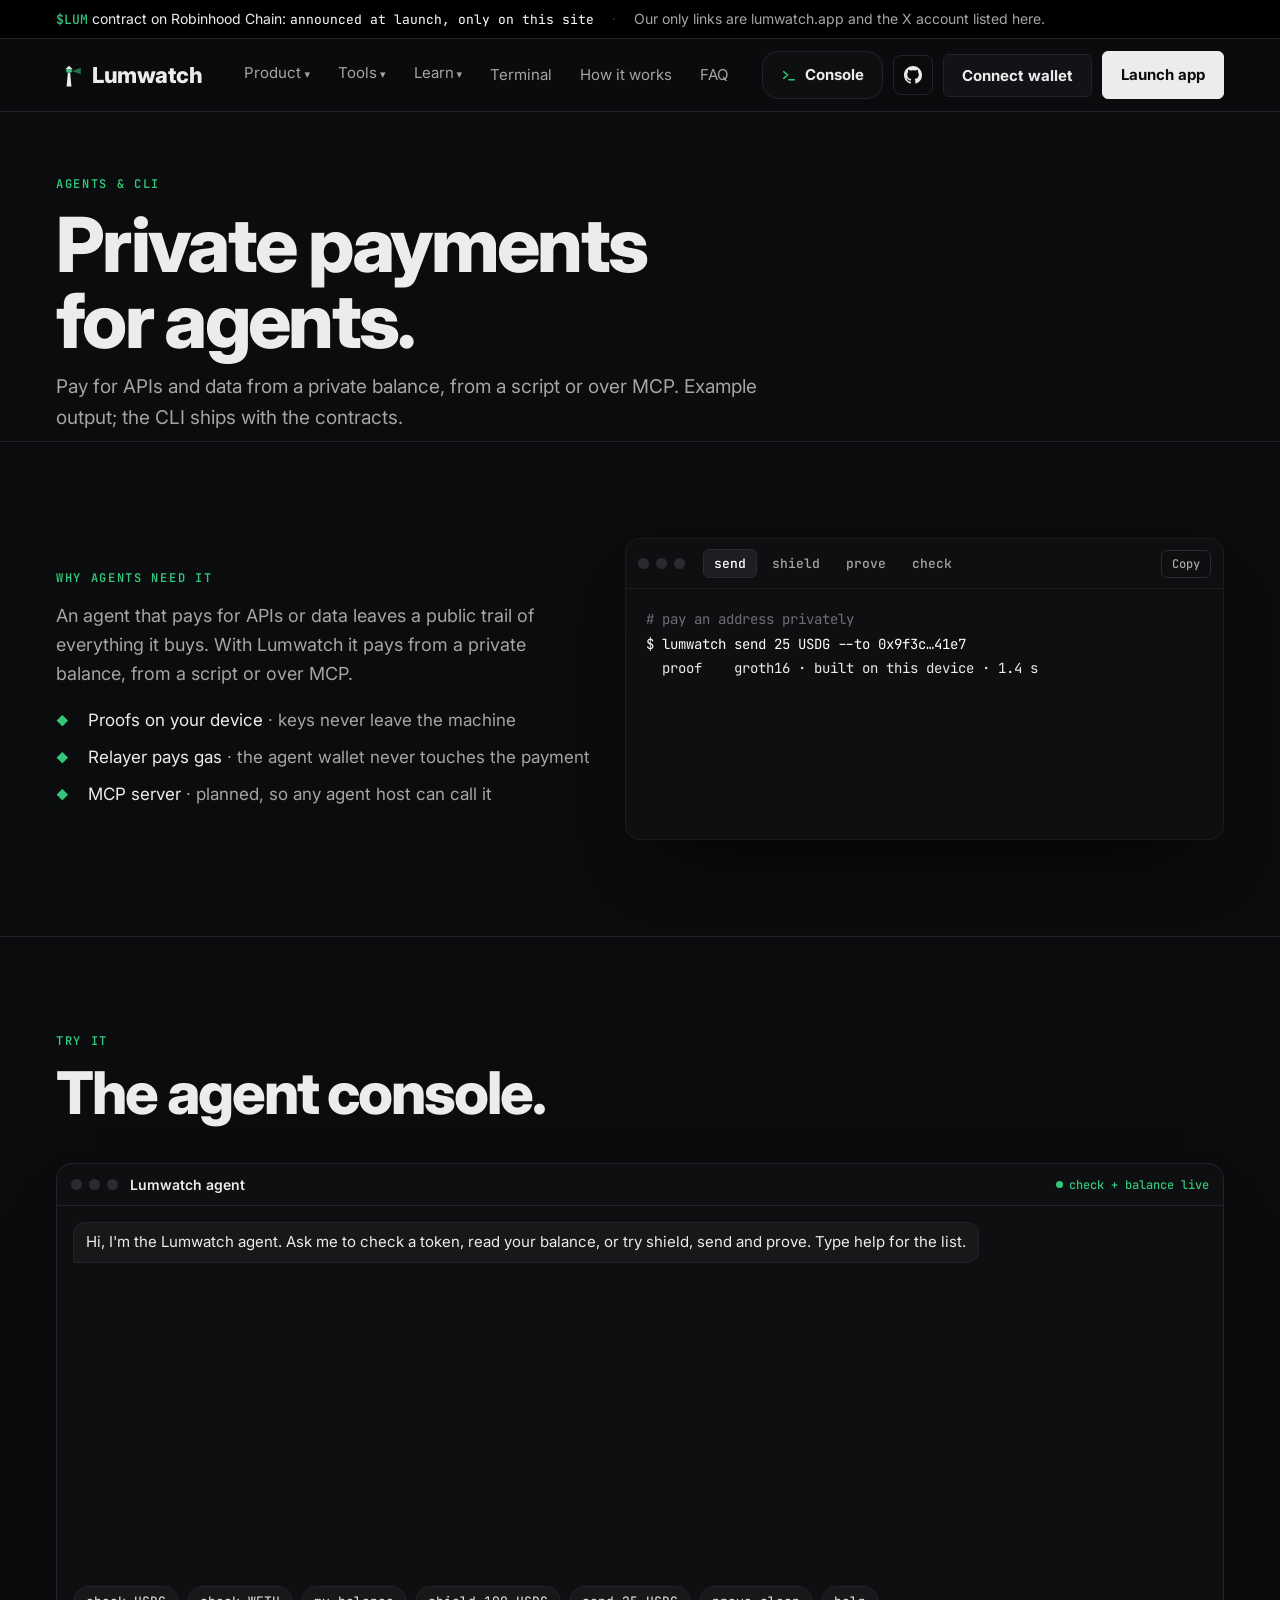
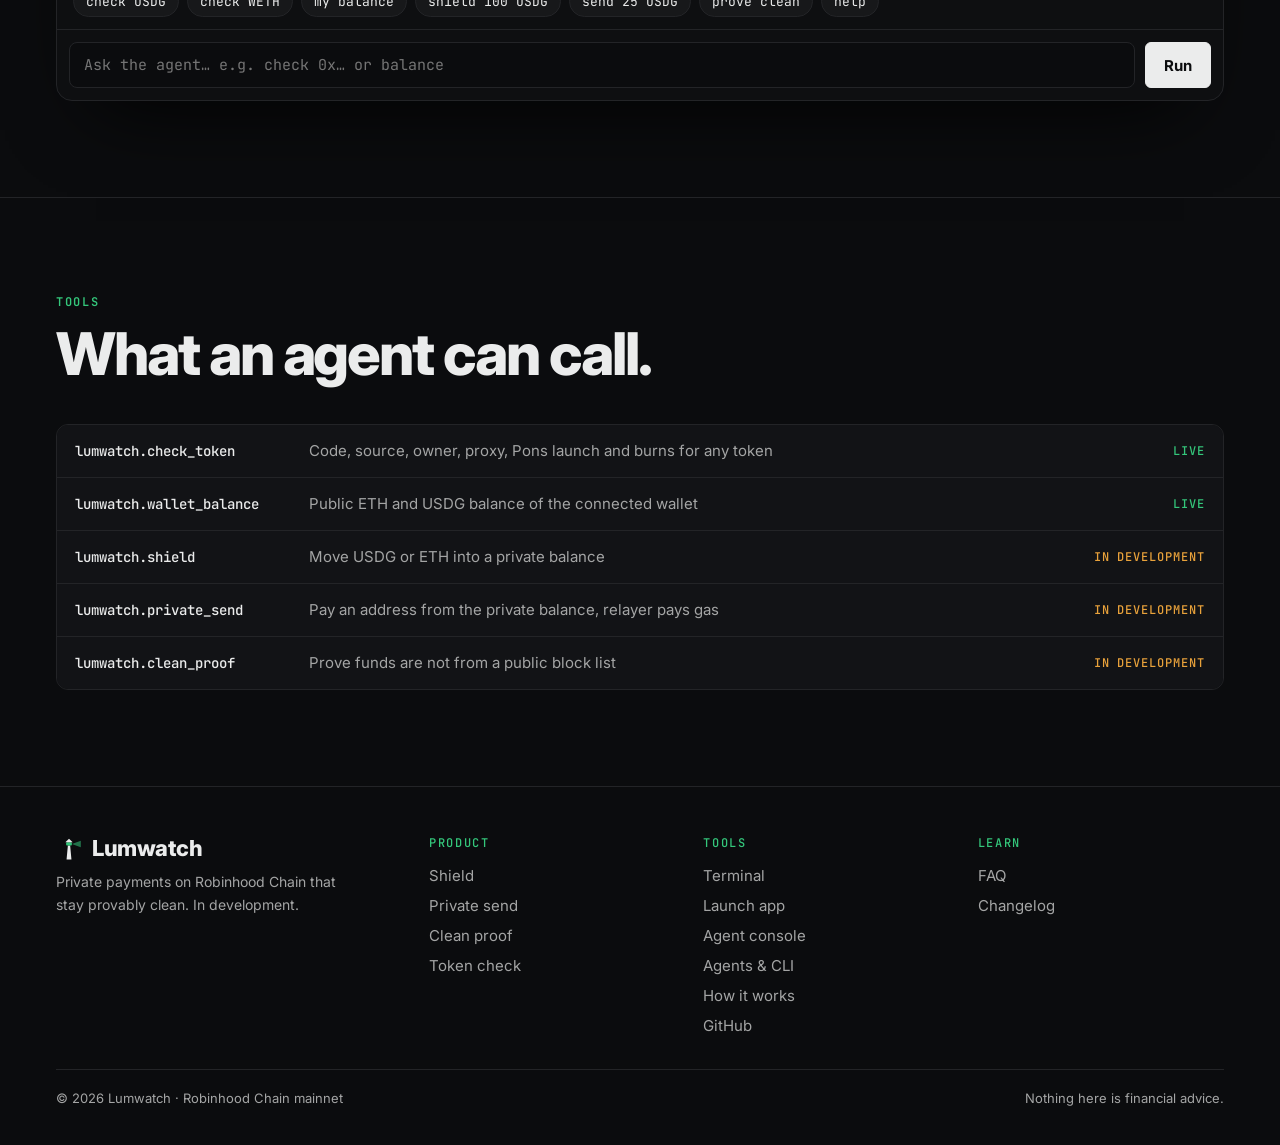
==== commit b2334cde: "Add files via upload" ====
--- a/agents/index.html
+++ b/agents/index.html
@@ -37,6 +37,7 @@
       </div></div>
     <div class="dd"><button type="button" aria-expanded="false">Tools</button>
       <div class="panel">
+        <a href="/terminal/"><b>Terminal <i>LIVE</i></b><span>Live Robinhood Chain desk: USDG and WETH flow, transfers, blocks, token check.</span></a>
         <a href="/console/"><b>Agent console <i>LIVE</i></b><span>Ask the agent to check a token or read your balance. Shield, send and prove as previews.</span></a>
         <a href="/agents/"><b>Agents &amp; CLI</b><span>Private payments from scripts and AI agents. MCP server planned.</span></a>
         <a href="/how/"><b>How it works</b><span>Shield, prove, relay, deliver. And the clean proof.</span></a>
@@ -46,6 +47,7 @@
         <a href="/faq/"><b>FAQ</b><span>Privacy, rules, fees and what is live today.</span></a>
         <a href="/log/"><b>Changelog</b><span>What shipped and what is next.</span></a>
       </div></div>
+    <a href="/terminal/">Terminal</a>
     <a href="/how/">How it works</a>
     <a href="/faq/">FAQ</a>
   </div>
@@ -74,7 +76,7 @@
 <footer><div class="wrap">
   <div><a class="brand" href="/" style="padding:0"><svg width="26" height="26" viewBox="0 0 32 32" aria-hidden="true"><path d="M13 30l1.6-17h2.8L19 30z" fill="#ebecec"/><rect x="12.5" y="9" width="7" height="4" rx="1" fill="#34c77b"/><path d="M11.5 9h9L16 4.5z" fill="#ebecec"/><path d="M19.5 11l11-4v8z" fill="#34c77b" opacity=".55"/></svg>Lumwatch</a><p class="muted" style="font-size:14px;margin:10px 0 0;max-width:34ch">Private payments on Robinhood Chain that stay provably clean. In development.</p></div>
   <div><h4>Product</h4><a href="/shield/">Shield</a><a href="/send/">Private send</a><a href="/prove/">Clean proof</a><a href="/check/">Token check</a></div>
-  <div><h4>Tools</h4><a href="/app/">Launch app</a><a href="/console/">Agent console</a><a href="/agents/">Agents &amp; CLI</a><a href="/how/">How it works</a><a href="https://github.com/lumwatch" target="_blank" rel="noopener">GitHub</a></div>
+  <div><h4>Tools</h4><a href="/terminal/">Terminal</a><a href="/app/">Launch app</a><a href="/console/">Agent console</a><a href="/agents/">Agents &amp; CLI</a><a href="/how/">How it works</a><a href="https://github.com/lumwatch" target="_blank" rel="noopener">GitHub</a></div>
   <div><h4>Learn</h4><a href="/faq/">FAQ</a><a href="/log/">Changelog</a></div>
   <div class="fine"><span>© 2026 Lumwatch · Robinhood Chain mainnet</span><span>Nothing here is financial advice.</span></div>
 </div></footer>
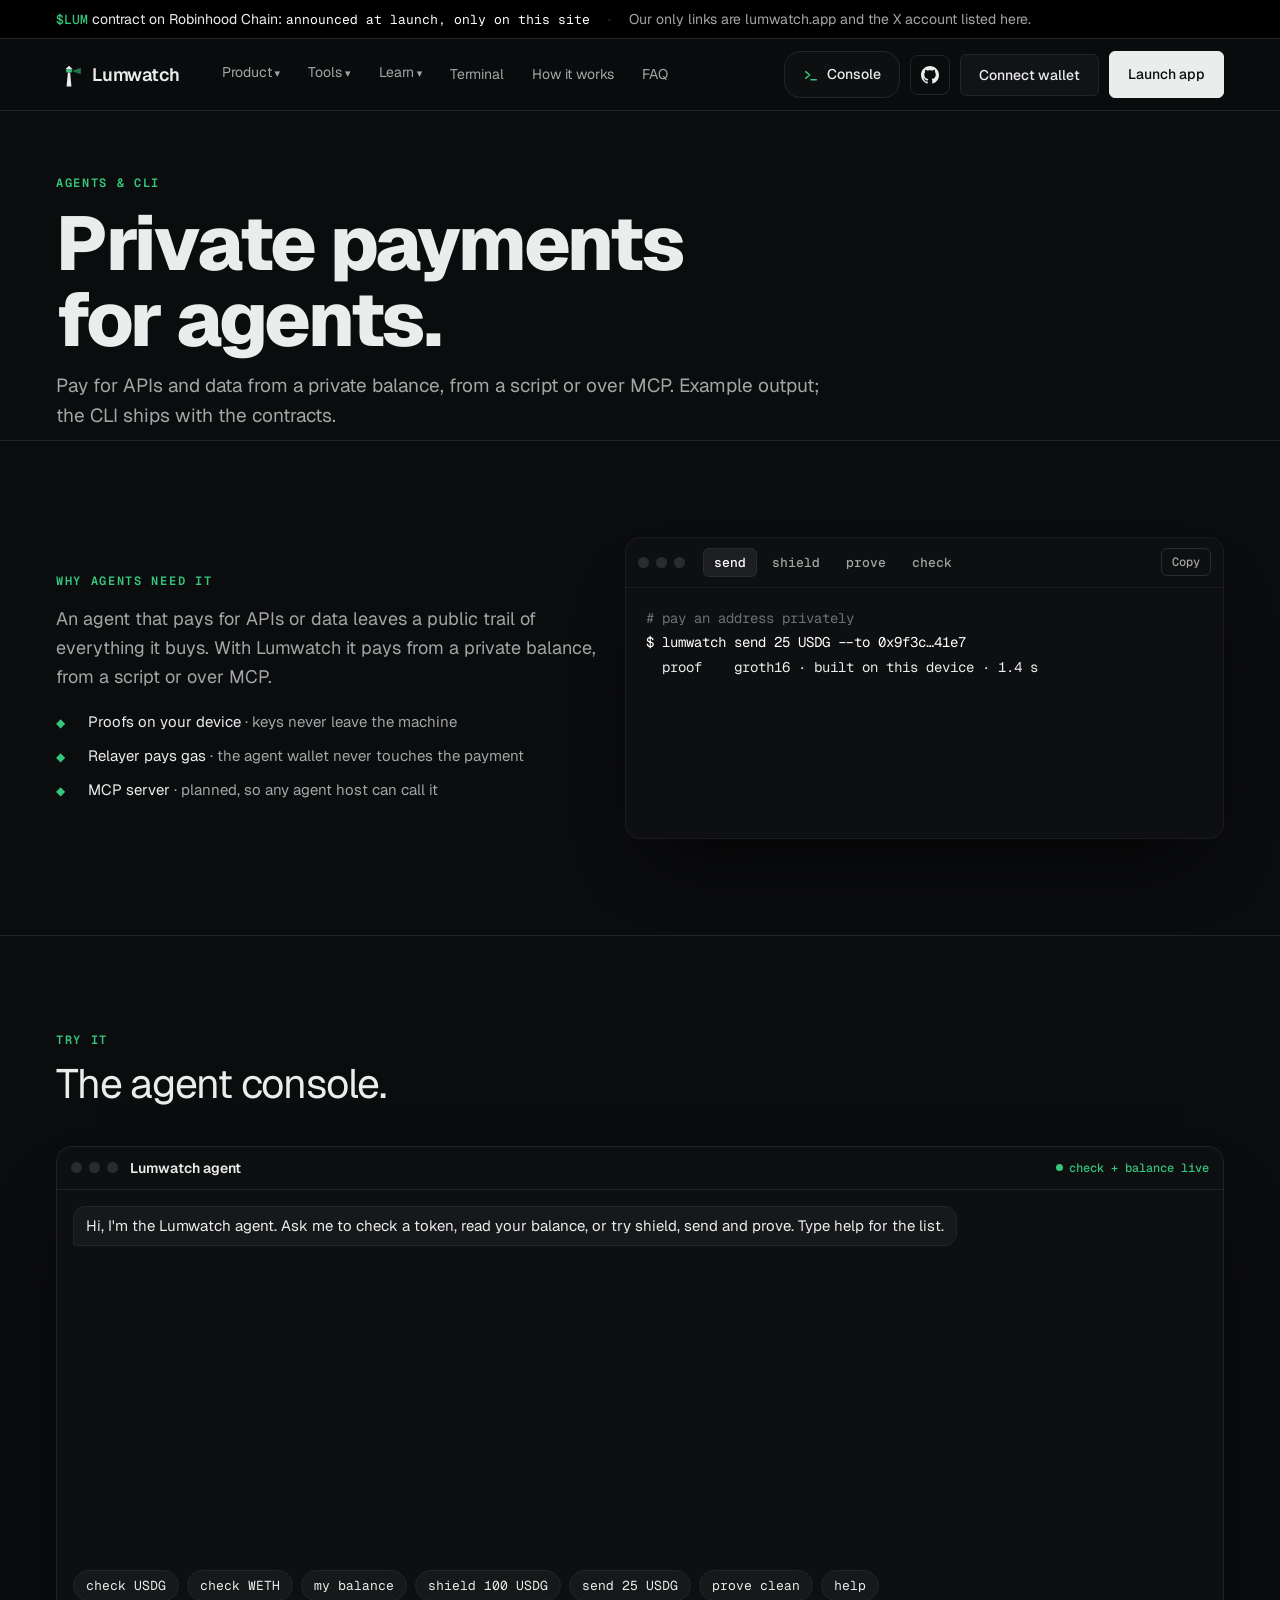
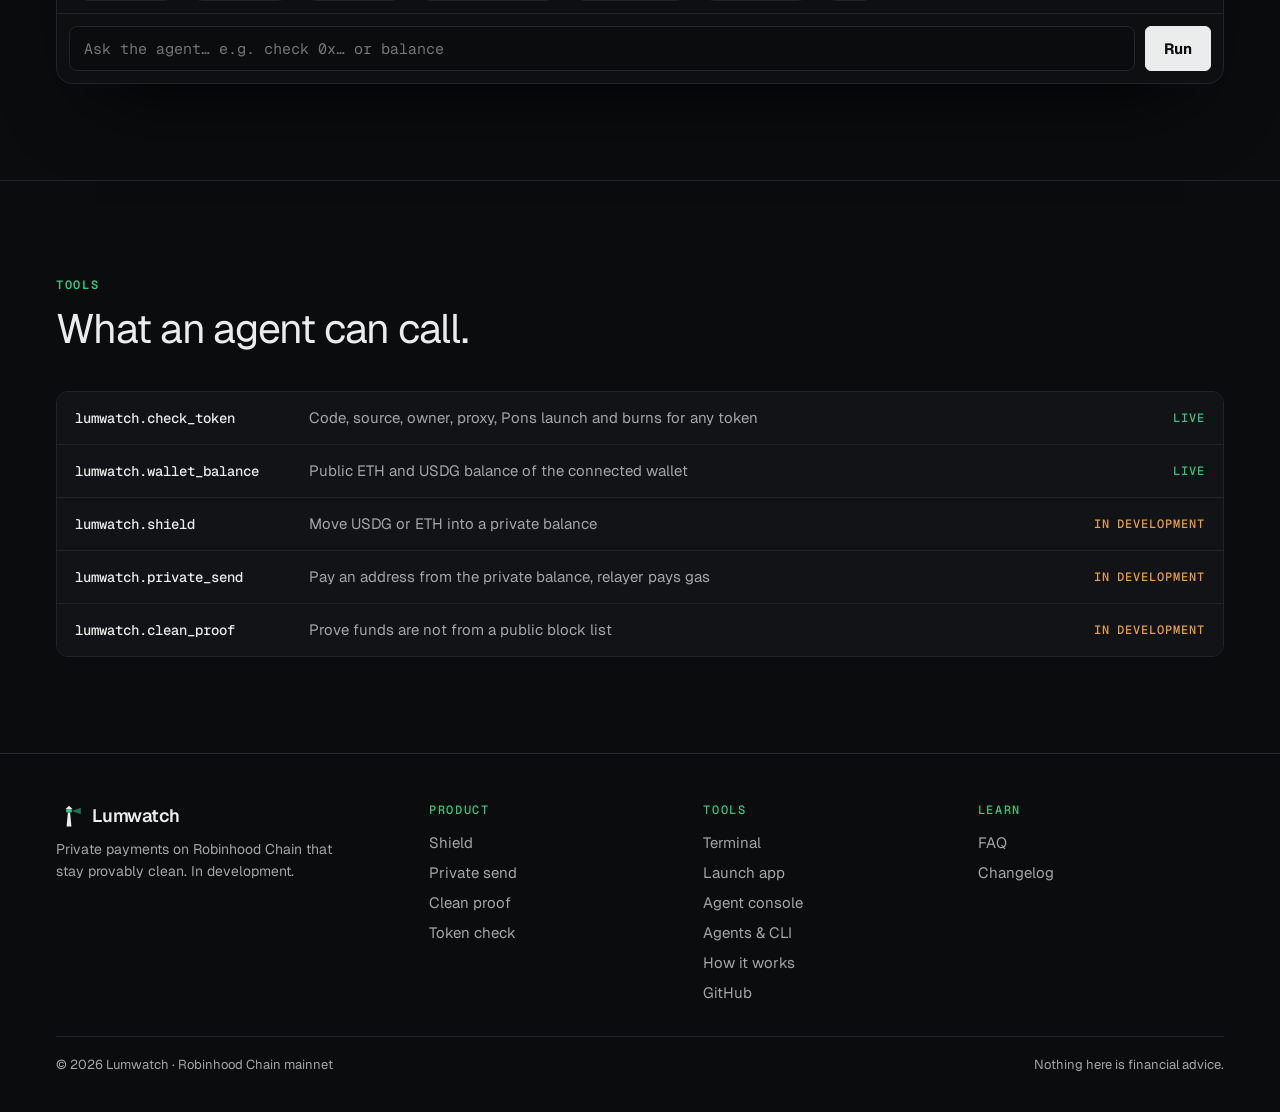
==== commit 9ee6729d: "Add files via upload" ====
--- a/agents/index.html
+++ b/agents/index.html
@@ -15,7 +15,7 @@
 <link rel="icon" href="data:image/svg+xml,%3Csvg xmlns='http://www.w3.org/2000/svg' viewBox='0 0 32 32'%3E%3Crect width='32' height='32' rx='7' fill='%230b0c0e'/%3E%3Cpath d='M13 29l1.6-16h2.8L19 29z' fill='%23ebecec'/%3E%3Crect x='12.5' y='9' width='7' height='4' rx='1' fill='%2334c77b'/%3E%3Cpath d='M11.5 9h9L16 4.5z' fill='%23ebecec'/%3E%3C/svg%3E">
 <link rel="preconnect" href="https://fonts.googleapis.com">
 <link rel="preconnect" href="https://fonts.gstatic.com" crossorigin>
-<link rel="stylesheet" href="https://fonts.googleapis.com/css2?family=Inter:wght@400;500;600;700;800&family=JetBrains+Mono:wght@400;500&display=swap">
+<link rel="stylesheet" href="https://fonts.googleapis.com/css2?family=Geist:wght@300;400;500;600&family=Geist+Mono:wght@400;500&display=swap">
 <link rel="stylesheet" href="/assets/style.css">
 <link rel="stylesheet" href="/assets/extra.css">
 </head>
--- a/assets/extra.css
+++ b/assets/extra.css
@@ -74,3 +74,21 @@
 .btn.console { display: inline-flex; flex-direction: row; align-items: center; white-space: nowrap; }
 .btn.console[aria-current="page"] { border-color: var(--lamp); }
 @media (max-width: 600px) { .navcta .btn.console, .navcta .iconbtn { display: none; } .navcta { gap: 8px; } }
+
+/* ---- Type: Geist, light and compact ---- */
+:root { --display: "Geist", -apple-system, system-ui, sans-serif; --body: "Geist", -apple-system, system-ui, sans-serif; --mono: "Geist Mono", ui-monospace, "SF Mono", Menlo, monospace; }
+body { font-size: 15px; line-height: 1.6; -webkit-font-smoothing: antialiased; }
+h1, h2, h3 { letter-spacing: -.03em; }
+.brand { font: 600 18px var(--display); letter-spacing: -.01em; }
+nav.top .menu > a, nav.top .dd > button { font-size: 14px; font-weight: 400; white-space: nowrap; }
+nav.top .btn { font-size: 14px; font-weight: 500; white-space: nowrap; }
+.p1 h1 { font-weight: 400; font-size: clamp(40px, 5.2vw, 72px); line-height: 1.04; }
+.p2 h2, .p3 h2 { font-weight: 400; font-size: clamp(32px, 4vw, 56px); line-height: 1.06; }
+.head h2, .h2s { font-weight: 400; font-size: clamp(28px, 3.2vw, 44px); line-height: 1.08; }
+.head h2 em, .p1 h1 em, .p2 h2 em, .p3 h2 em, .h2s em { font-style: normal; color: var(--mist); }
+.quay a b { font-weight: 500; font-size: 19px; }
+.vh h3, .verdict h3 { font-weight: 500; font-size: 22px; }
+.tile b { font-weight: 500; font-size: 26px; }
+#curtain .w { font-weight: 500; font-size: 40px; }
+p, li { font-weight: 400; }
+@media (max-width: 700px) { .p1 h1 { font-size: clamp(34px, 10vw, 48px); } .p2 h2, .p3 h2 { font-size: clamp(30px, 9vw, 42px); } }
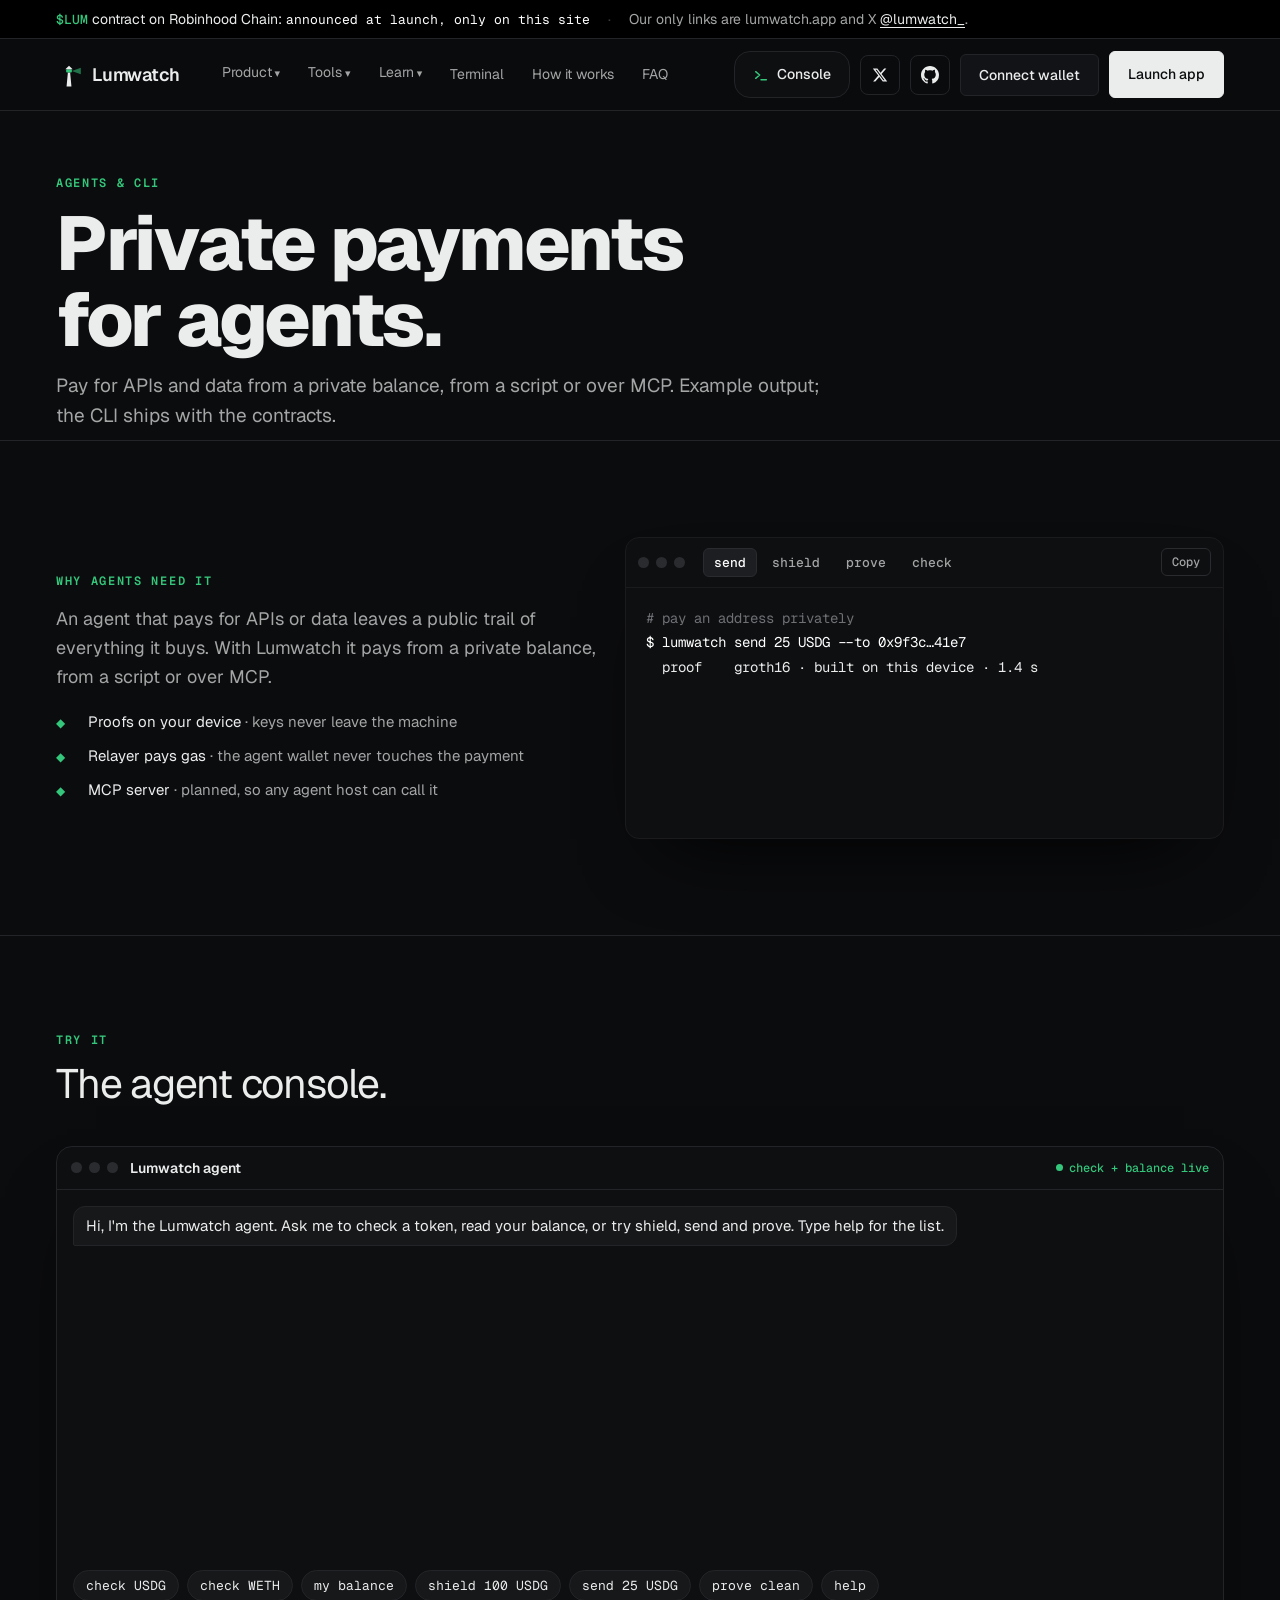
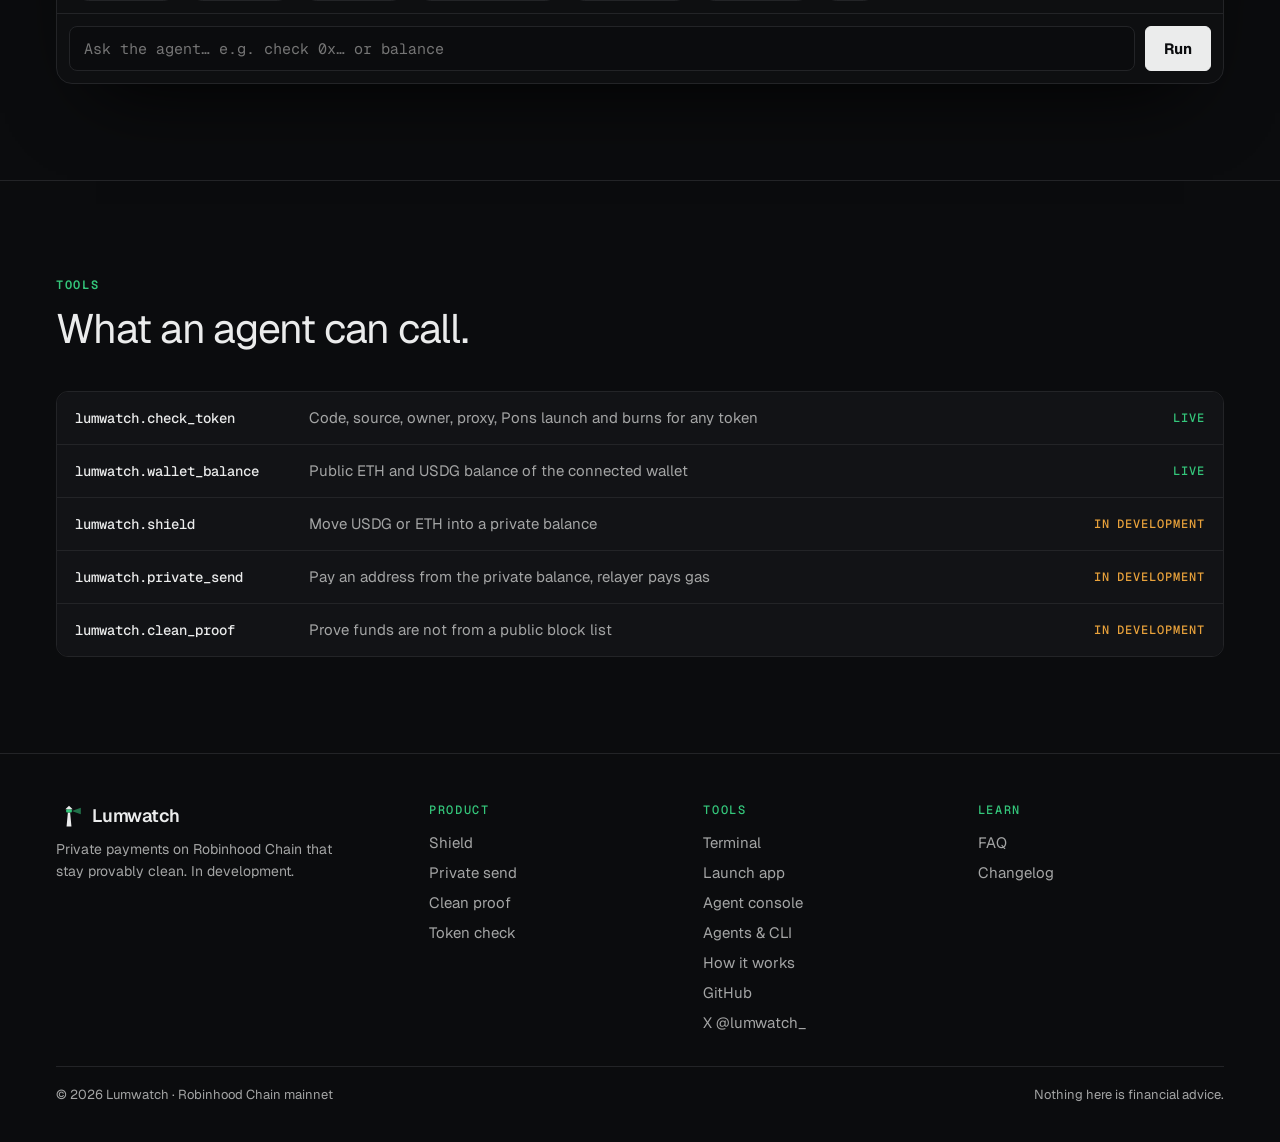
==== commit 6ca4b03f: "Add files via upload" ====
--- a/agents/index.html
+++ b/agents/index.html
@@ -11,6 +11,7 @@
 <meta property="og:url" content="https://lumwatch.app/agents/">
 <meta property="og:image" content="https://lumwatch.app/og.png">
 <meta name="twitter:card" content="summary_large_image">
+<meta name="twitter:site" content="@lumwatch_">
 <meta name="theme-color" content="#0b0c0e">
 <link rel="icon" href="data:image/svg+xml,%3Csvg xmlns='http://www.w3.org/2000/svg' viewBox='0 0 32 32'%3E%3Crect width='32' height='32' rx='7' fill='%230b0c0e'/%3E%3Cpath d='M13 29l1.6-16h2.8L19 29z' fill='%23ebecec'/%3E%3Crect x='12.5' y='9' width='7' height='4' rx='1' fill='%2334c77b'/%3E%3Cpath d='M11.5 9h9L16 4.5z' fill='%23ebecec'/%3E%3C/svg%3E">
 <link rel="preconnect" href="https://fonts.googleapis.com">
@@ -23,7 +24,7 @@
 <div class="tokenbar"><div class="wrap">
   <span><b>$LUM</b> contract on Robinhood Chain: <span class="soon">announced at launch, only on this site</span></span>
   <span class="sep">·</span>
-  <span class="muted">Our only links are lumwatch.app and the X account listed here.</span>
+  <span class="muted">Our only links are lumwatch.app and X <a href="https://x.com/lumwatch_" target="_blank" rel="noopener">@lumwatch_</a>.</span>
 </div></div>
 <nav class="top" id="nav"><div class="wrap">
   <a class="brand" href="/"><svg width="26" height="26" viewBox="0 0 32 32" aria-hidden="true"><path d="M13 30l1.6-17h2.8L19 30z" fill="#ebecec"/><rect x="12.5" y="9" width="7" height="4" rx="1" fill="#34c77b"/><path d="M11.5 9h9L16 4.5z" fill="#ebecec"/><path d="M19.5 11l11-4v8z" fill="#34c77b" opacity=".55"/></svg>Lumwatch</a>
@@ -53,6 +54,7 @@
   </div>
   <div class="navcta">
     <a class="btn console" href="/console/"><svg width="16" height="16" viewBox="0 0 24 24" fill="none" stroke="currentColor" stroke-width="2.2" stroke-linecap="round" stroke-linejoin="round" aria-hidden="true"><path d="M4 17l6-5-6-5M12 19h8"/></svg><span>Console</span></a>
+    <a class="iconbtn" href="https://x.com/lumwatch_" target="_blank" rel="noopener" aria-label="Lumwatch on X"><svg width="16" height="16" viewBox="0 0 24 24" aria-hidden="true" fill="currentColor"><path d="M18.244 2.25h3.308l-7.227 8.26 8.502 11.24H16.17l-5.214-6.817L4.99 21.75H1.68l7.73-8.835L1.254 2.25H8.08l4.713 6.231zm-1.161 17.52h1.833L7.084 4.126H5.117z"/></svg></a>
     <a class="iconbtn" href="https://github.com/lumwatch" target="_blank" rel="noopener" aria-label="Lumwatch on GitHub"><svg width="18" height="18" viewBox="0 0 16 16" aria-hidden="true" fill="currentColor"><path d="M8 0C3.58 0 0 3.58 0 8c0 3.54 2.29 6.53 5.47 7.59.4.07.55-.17.55-.38 0-.19-.01-.82-.01-1.49-2.01.37-2.53-.49-2.69-.94-.09-.23-.48-.94-.82-1.13-.28-.15-.68-.52-.01-.53.63-.01 1.08.58 1.23.82.72 1.21 1.87.87 2.33.66.07-.52.28-.87.51-1.07-1.78-.2-3.64-.89-3.64-3.95 0-.87.31-1.59.82-2.15-.08-.2-.36-1.02.08-2.12 0 0 .67-.21 2.2.82.64-.18 1.32-.27 2-.27.68 0 1.36.09 2 .27 1.53-1.04 2.2-.82 2.2-.82.44 1.1.16 1.92.08 2.12.51.56.82 1.27.82 2.15 0 3.07-1.87 3.75-3.65 3.95.29.25.54.73.54 1.48 0 1.07-.01 1.93-.01 2.2 0 .21.15.46.55.38A8.013 8.013 0 0016 8c0-4.42-3.58-8-8-8z"/></svg></a>
     <button class="btn wallet" type="button" id="wallet">Connect wallet</button>
     <a class="btn primary" href="/app/">Launch app</a>
@@ -76,7 +78,7 @@
 <footer><div class="wrap">
   <div><a class="brand" href="/" style="padding:0"><svg width="26" height="26" viewBox="0 0 32 32" aria-hidden="true"><path d="M13 30l1.6-17h2.8L19 30z" fill="#ebecec"/><rect x="12.5" y="9" width="7" height="4" rx="1" fill="#34c77b"/><path d="M11.5 9h9L16 4.5z" fill="#ebecec"/><path d="M19.5 11l11-4v8z" fill="#34c77b" opacity=".55"/></svg>Lumwatch</a><p class="muted" style="font-size:14px;margin:10px 0 0;max-width:34ch">Private payments on Robinhood Chain that stay provably clean. In development.</p></div>
   <div><h4>Product</h4><a href="/shield/">Shield</a><a href="/send/">Private send</a><a href="/prove/">Clean proof</a><a href="/check/">Token check</a></div>
-  <div><h4>Tools</h4><a href="/terminal/">Terminal</a><a href="/app/">Launch app</a><a href="/console/">Agent console</a><a href="/agents/">Agents &amp; CLI</a><a href="/how/">How it works</a><a href="https://github.com/lumwatch" target="_blank" rel="noopener">GitHub</a></div>
+  <div><h4>Tools</h4><a href="/terminal/">Terminal</a><a href="/app/">Launch app</a><a href="/console/">Agent console</a><a href="/agents/">Agents &amp; CLI</a><a href="/how/">How it works</a><a href="https://github.com/lumwatch" target="_blank" rel="noopener">GitHub</a><a href="https://x.com/lumwatch_" target="_blank" rel="noopener">X @lumwatch_</a></div>
   <div><h4>Learn</h4><a href="/faq/">FAQ</a><a href="/log/">Changelog</a></div>
   <div class="fine"><span>© 2026 Lumwatch · Robinhood Chain mainnet</span><span>Nothing here is financial advice.</span></div>
 </div></footer>
--- a/assets/extra.css
+++ b/assets/extra.css
@@ -92,3 +92,4 @@
 #curtain .w { font-weight: 500; font-size: 40px; }
 p, li { font-weight: 400; }
 @media (max-width: 700px) { .p1 h1 { font-size: clamp(34px, 10vw, 48px); } .p2 h2, .p3 h2 { font-size: clamp(30px, 9vw, 42px); } }
+.tokenbar a { color: var(--fog); text-decoration: underline; text-underline-offset: 3px; }
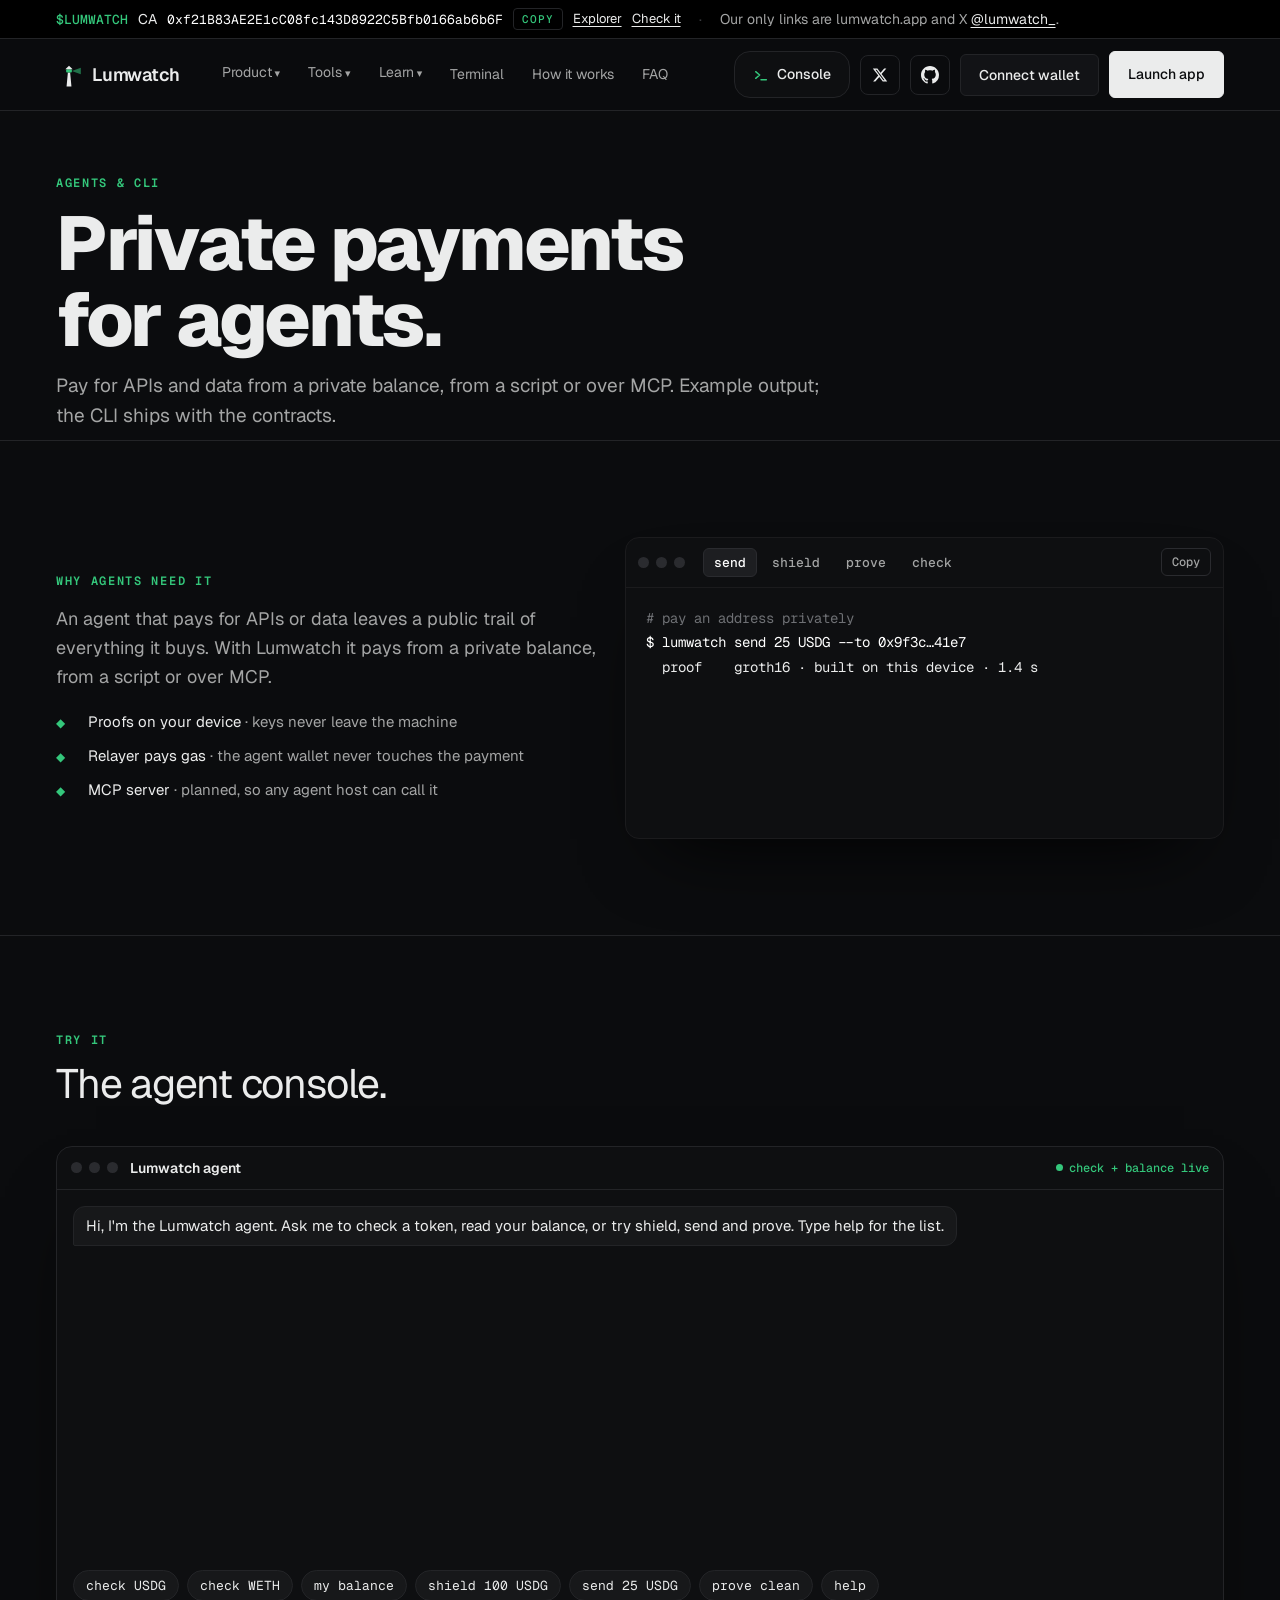
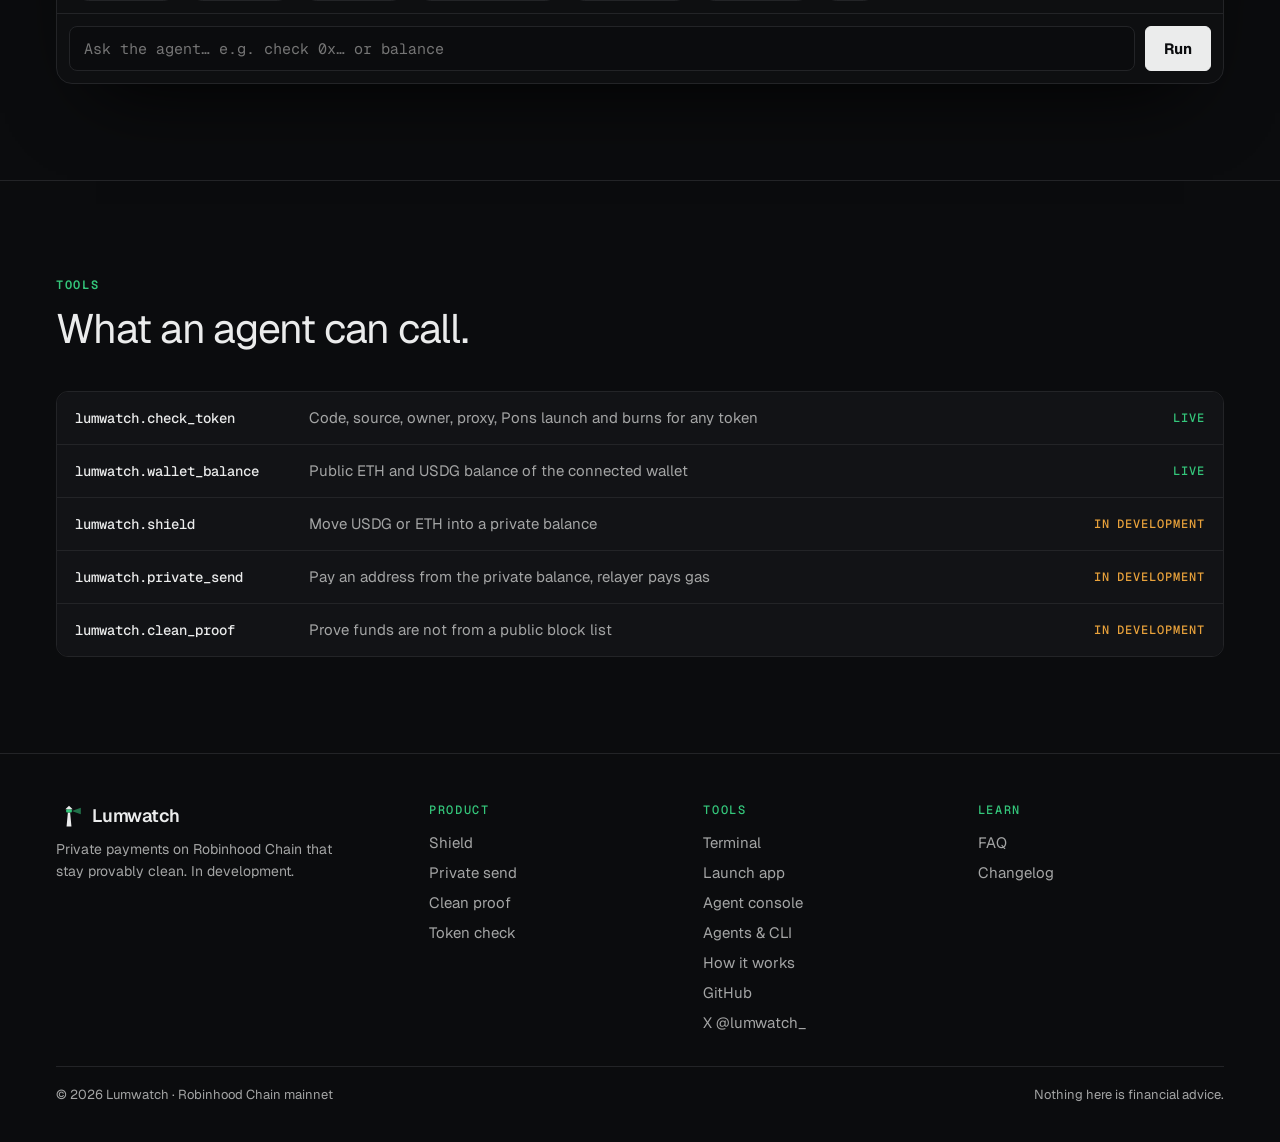
==== commit 304adcf4: "Add files via upload" ====
--- a/agents/index.html
+++ b/agents/index.html
@@ -22,7 +22,7 @@
 </head>
 <body data-page="agents">
 <div class="tokenbar"><div class="wrap">
-  <span><b>$LUM</b> contract on Robinhood Chain: <span class="soon">announced at launch, only on this site</span></span>
+  <span class="ca"><b>$LUMWATCH</b> CA <code class="soon" id="ca-full">0xf21B83AE2E1cC08fc143D8922C5Bfb0166ab6b6F</code><button type="button" class="ca-copy" data-copy="0xf21B83AE2E1cC08fc143D8922C5Bfb0166ab6b6F" aria-label="Copy contract address">Copy</button><a href="https://robinhoodchain.blockscout.com/token/0xf21B83AE2E1cC08fc143D8922C5Bfb0166ab6b6F" target="_blank" rel="noopener">Explorer</a><a href="/check/?ca=0xf21B83AE2E1cC08fc143D8922C5Bfb0166ab6b6F">Check it</a></span>
   <span class="sep">·</span>
   <span class="muted">Our only links are lumwatch.app and X <a href="https://x.com/lumwatch_" target="_blank" rel="noopener">@lumwatch_</a>.</span>
 </div></div>
--- a/assets/extra.css
+++ b/assets/extra.css
@@ -93,3 +93,10 @@
 p, li { font-weight: 400; }
 @media (max-width: 700px) { .p1 h1 { font-size: clamp(34px, 10vw, 48px); } .p2 h2, .p3 h2 { font-size: clamp(30px, 9vw, 42px); } }
 .tokenbar a { color: var(--fog); text-decoration: underline; text-underline-offset: 3px; }
+/* contract address bar */
+.tokenbar .ca { display: inline-flex; flex-wrap: wrap; align-items: center; gap: 6px 10px; }
+.tokenbar .ca code { font: 13px var(--mono); color: #fff; word-break: break-all; }
+.tokenbar .ca-copy { font: 500 11px var(--mono); letter-spacing: .08em; text-transform: uppercase; color: var(--lamp); background: transparent; border: 1px solid var(--stone); border-radius: 4px; padding: 3px 8px; cursor: pointer; }
+.tokenbar .ca-copy:hover { border-color: var(--lamp); }
+.tokenbar .ca a { font-size: 13px; }
+@media (max-width: 520px) { .tokenbar .ca code { font-size: 11.5px; } }
